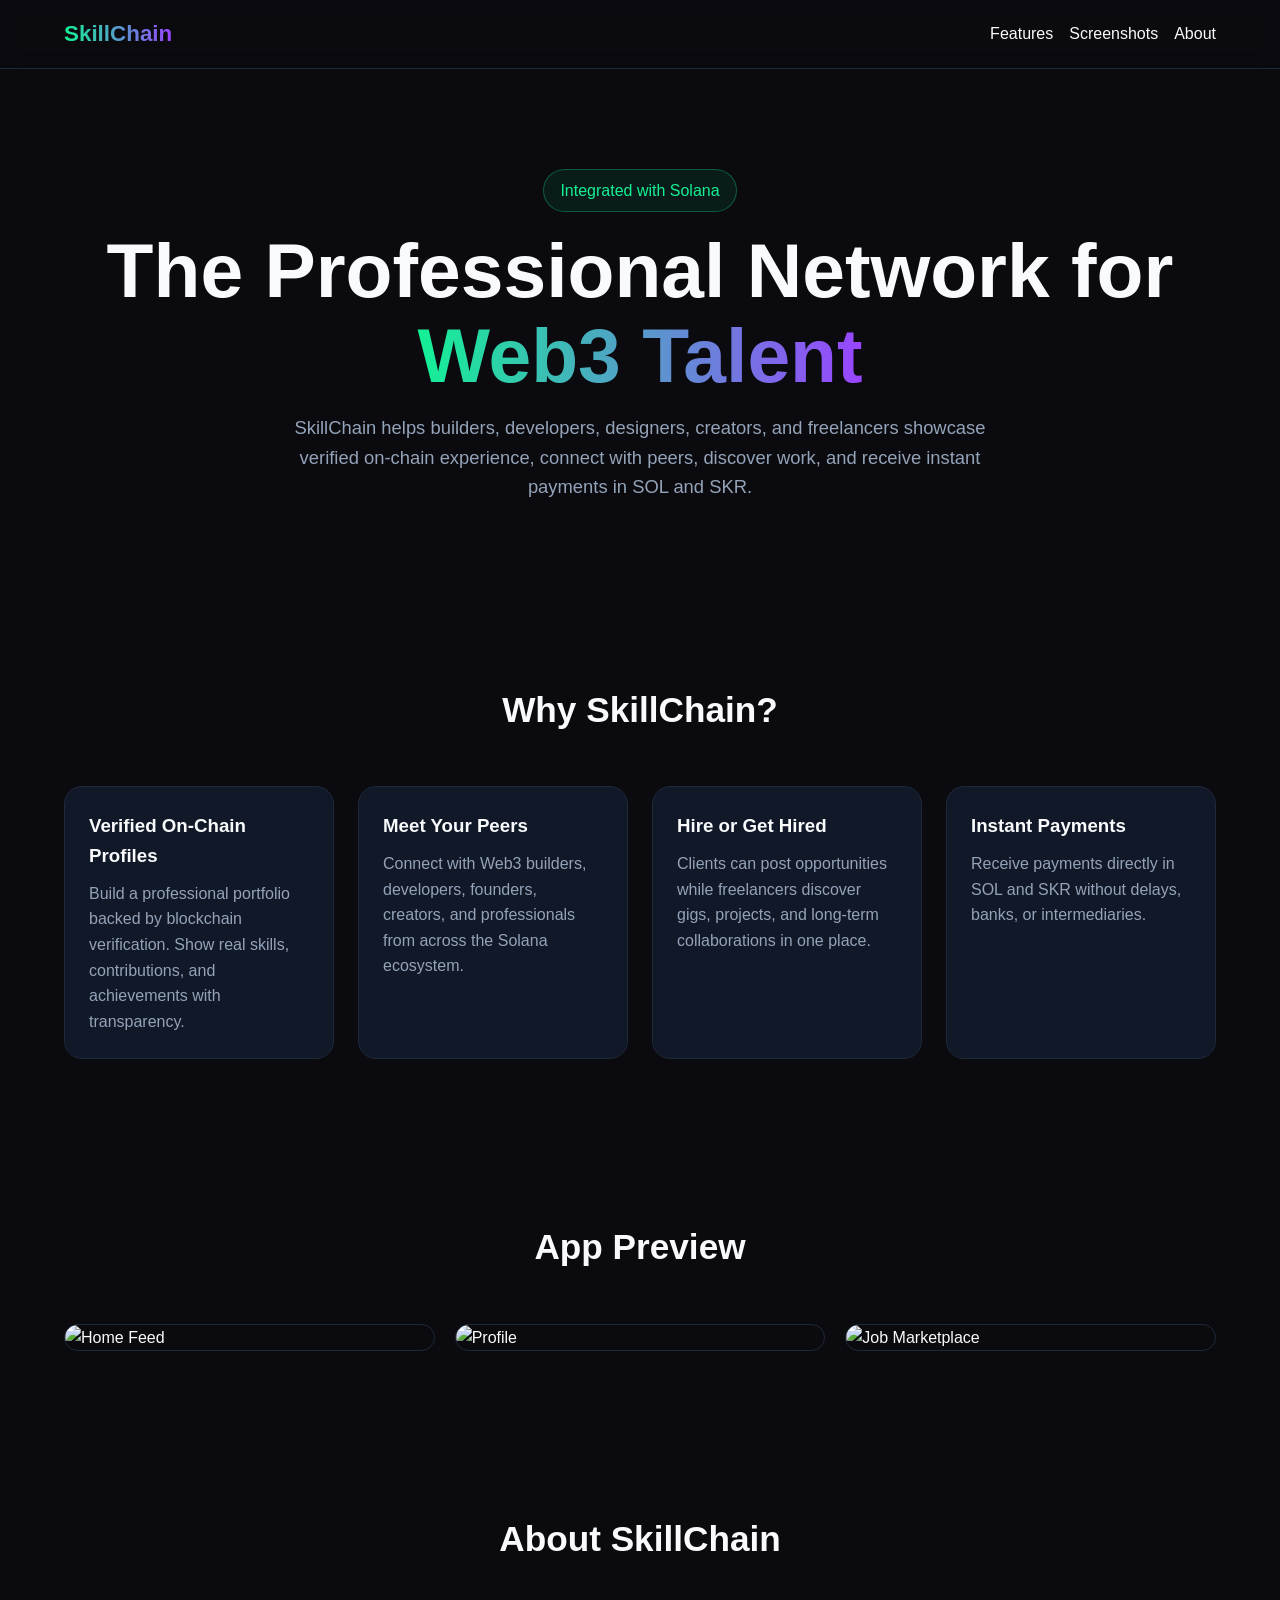
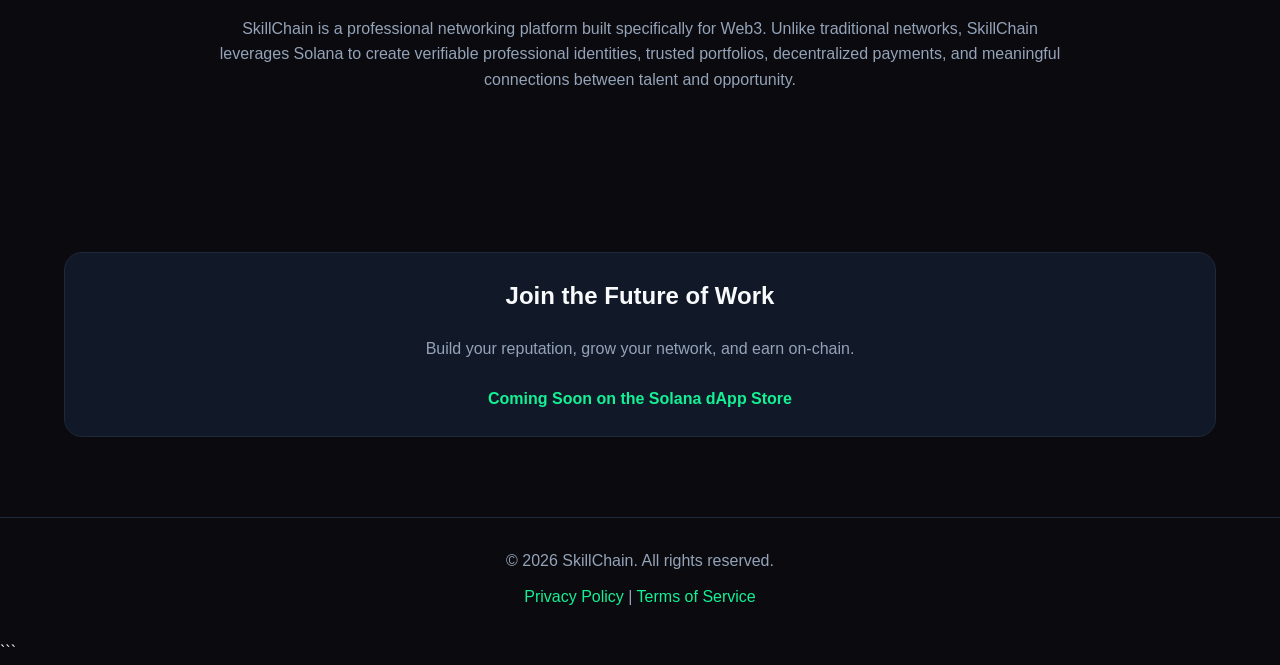
==== index.html @ 7eb29a56 "Update index.html" ====
<!DOCTYPE html>
<html lang="en">
<head>
<meta charset="UTF-8">
<meta name="viewport" content="width=device-width, initial-scale=1.0">
<title>SkillChain | Web3 Professional Networking on Solana</title>

<meta name="description" content="SkillChain is a Web3 professional networking platform integrated with Solana. Connect, hire, showcase verified skills, and get paid instantly in SOL and SKR.">

<style>
:root{
    --bg:#0a0a0f;
    --card:#111827;
    --text:#f8fafc;
    --muted:#94a3b8;
    --green:#14f195;
    --purple:#9945ff;
    --border:#1e293b;
}

*{
    margin:0;
    padding:0;
    box-sizing:border-box;
}

html{
    scroll-behavior:smooth;
}

body{
    font-family: Inter, Arial, sans-serif;
    background: var(--bg);
    color: var(--text);
    line-height:1.6;
}

.container{
    width:min(1200px,90%);
    margin:auto;
}

header{
    position:sticky;
    top:0;
    backdrop-filter: blur(10px);
    background:rgba(10,10,15,.8);
    border-bottom:1px solid var(--border);
    z-index:100;
}

nav{
    display:flex;
    justify-content:space-between;
    align-items:center;
    padding:1rem 0;
}

.logo{
    font-size:1.4rem;
    font-weight:700;
    background:linear-gradient(90deg,var(--green),var(--purple));
    -webkit-background-clip:text;
    -webkit-text-fill-color:transparent;
}

.nav-links{
    display:flex;
    gap:1rem;
}

.nav-links a{
    color:var(--text);
    text-decoration:none;
}

.hero{
    padding:100px 0;
    text-align:center;
}

.badge{
    display:inline-block;
    padding:.5rem 1rem;
    border:1px solid rgba(20,241,149,.3);
    background:rgba(20,241,149,.08);
    color:var(--green);
    border-radius:999px;
    margin-bottom:1rem;
}

.hero h1{
    font-size:clamp(2.5rem,6vw,5rem);
    line-height:1.1;
    margin-bottom:1rem;
}

.gradient{
    background:linear-gradient(90deg,var(--green),var(--purple));
    -webkit-background-clip:text;
    -webkit-text-fill-color:transparent;
}

.hero p{
    max-width:700px;
    margin:auto;
    color:var(--muted);
    font-size:1.15rem;
}

.cta{
    margin-top:2rem;
    display:flex;
    gap:1rem;
    justify-content:center;
    flex-wrap:wrap;
}

.btn{
    padding:14px 24px;
    border-radius:12px;
    text-decoration:none;
    font-weight:600;
    transition:.3s;
}

.primary{
    background:linear-gradient(90deg,var(--green),var(--purple));
    color:#000;
}

.secondary{
    border:1px solid var(--border);
    color:#fff;
}

.btn:hover{
    transform:translateY(-2px);
}

section{
    padding:80px 0;
}

.section-title{
    text-align:center;
    margin-bottom:3rem;
    font-size:2.2rem;
}

.grid{
    display:grid;
    grid-template-columns:repeat(auto-fit,minmax(250px,1fr));
    gap:24px;
}

.card{
    background:var(--card);
    border:1px solid var(--border);
    border-radius:18px;
    padding:24px;
}

.card h3{
    margin-bottom:10px;
}

.card p{
    color:var(--muted);
}

.images{
    display:grid;
    grid-template-columns:repeat(auto-fit,minmax(280px,1fr));
    gap:20px;
}

    .images img{
    width:100%;
    border-radius:18px;
    border:1px solid var(--border);
}

.placeholder{
    height:500px;
    border-radius:18px;
    border:2px dashed rgba(255,255,255,.15);
    background:linear-gradient(135deg,#111827,#1f2937);
    display:flex;
    justify-content:center;
    align-items:center;
    color:#64748b;
    text-align:center;
    padding:20px;
}

.about{
    max-width:850px;
    margin:auto;
    text-align:center;
}

.about p{
    color:var(--muted);
}

footer{
    border-top:1px solid var(--border);
    padding:30px 0;
    text-align:center;
    color:var(--muted);
}

footer a{
    color:var(--green);
    text-decoration:none;
}

@media(max-width:768px){
    .nav-links{
        display:none;
    }
}
</style>
</head>
<body>

<header>
<div class="container">
<nav>
<div class="logo">SkillChain</div>

<div class="nav-links">
<a href="#features">Features</a>
<a href="#screenshots">Screenshots</a>
<a href="#about">About</a>
</div>
</nav>
</div>
</header>

<section class="hero">
<div class="container">

<div class="badge">
Integrated with Solana
</div>

<h1>
The Professional Network for
<span class="gradient">Web3 Talent</span>
</h1>

<p>
SkillChain helps builders, developers, designers, creators, and freelancers
showcase verified on-chain experience, connect with peers, discover work,
and receive instant payments in SOL and SKR.
</p>

</div>
</section>

<section id="features">
<div class="container">

<h2 class="section-title">Why SkillChain?</h2>

<div class="grid">

<div class="card">
<h3>Verified On-Chain Profiles</h3>
<p>
Build a professional portfolio backed by blockchain verification.
Show real skills, contributions, and achievements with transparency.
</p>
</div>

<div class="card">
<h3>Meet Your Peers</h3>
<p>
Connect with Web3 builders, developers, founders, creators,
and professionals from across the Solana ecosystem.
</p>
</div>

<div class="card">
<h3>Hire or Get Hired</h3>
<p>
Clients can post opportunities while freelancers discover gigs,
projects, and long-term collaborations in one place.
</p>
</div>

<div class="card">
<h3>Instant Payments</h3>
<p>
Receive payments directly in SOL and SKR without delays,
banks, or intermediaries.
</p>
</div>

</div>
</div>
</section>

<section id="screenshots">
<div class="container">

<h2 class="section-title">App Preview</h2>

<div class="images">

<img src="images/home-feed.png" alt="Home Feed">

<img src="images/profile.png" alt="Profile">

<img src="images/jobs.png" alt="Job Marketplace">

</div>

</div>
</section>

<section id="about">
<div class="container">

<h2 class="section-title">About SkillChain</h2>

<div class="about">
<p>
SkillChain is a professional networking platform built specifically for Web3.
Unlike traditional networks, SkillChain leverages Solana to create verifiable
professional identities, trusted portfolios, decentralized payments,
and meaningful connections between talent and opportunity.
</p>
</div>

</div>
</section>

<section>
<div class="container">

<div class="card" style="text-align:center;">
<h2>Join the Future of Work</h2>
<p style="margin:20px 0;color:var(--muted);">
Build your reputation, grow your network, and earn on-chain.
</p>

<p style="margin-top:25px;color:var(--green);font-weight:600;">
Coming Soon on the Solana dApp Store
</p>

</div>
</section>

<footer>
<div class="container">
<p>
© 2026 SkillChain. All rights reserved.
</p>

<p style="margin-top:10px;">
<a href="/privacy.html">Privacy Policy</a> |
<a href="/terms.html">Terms of Service</a>
</p>
</div>
</footer>

<script>
console.log("SkillChain Landing Page Loaded");
</script>

</body>
</html>
```
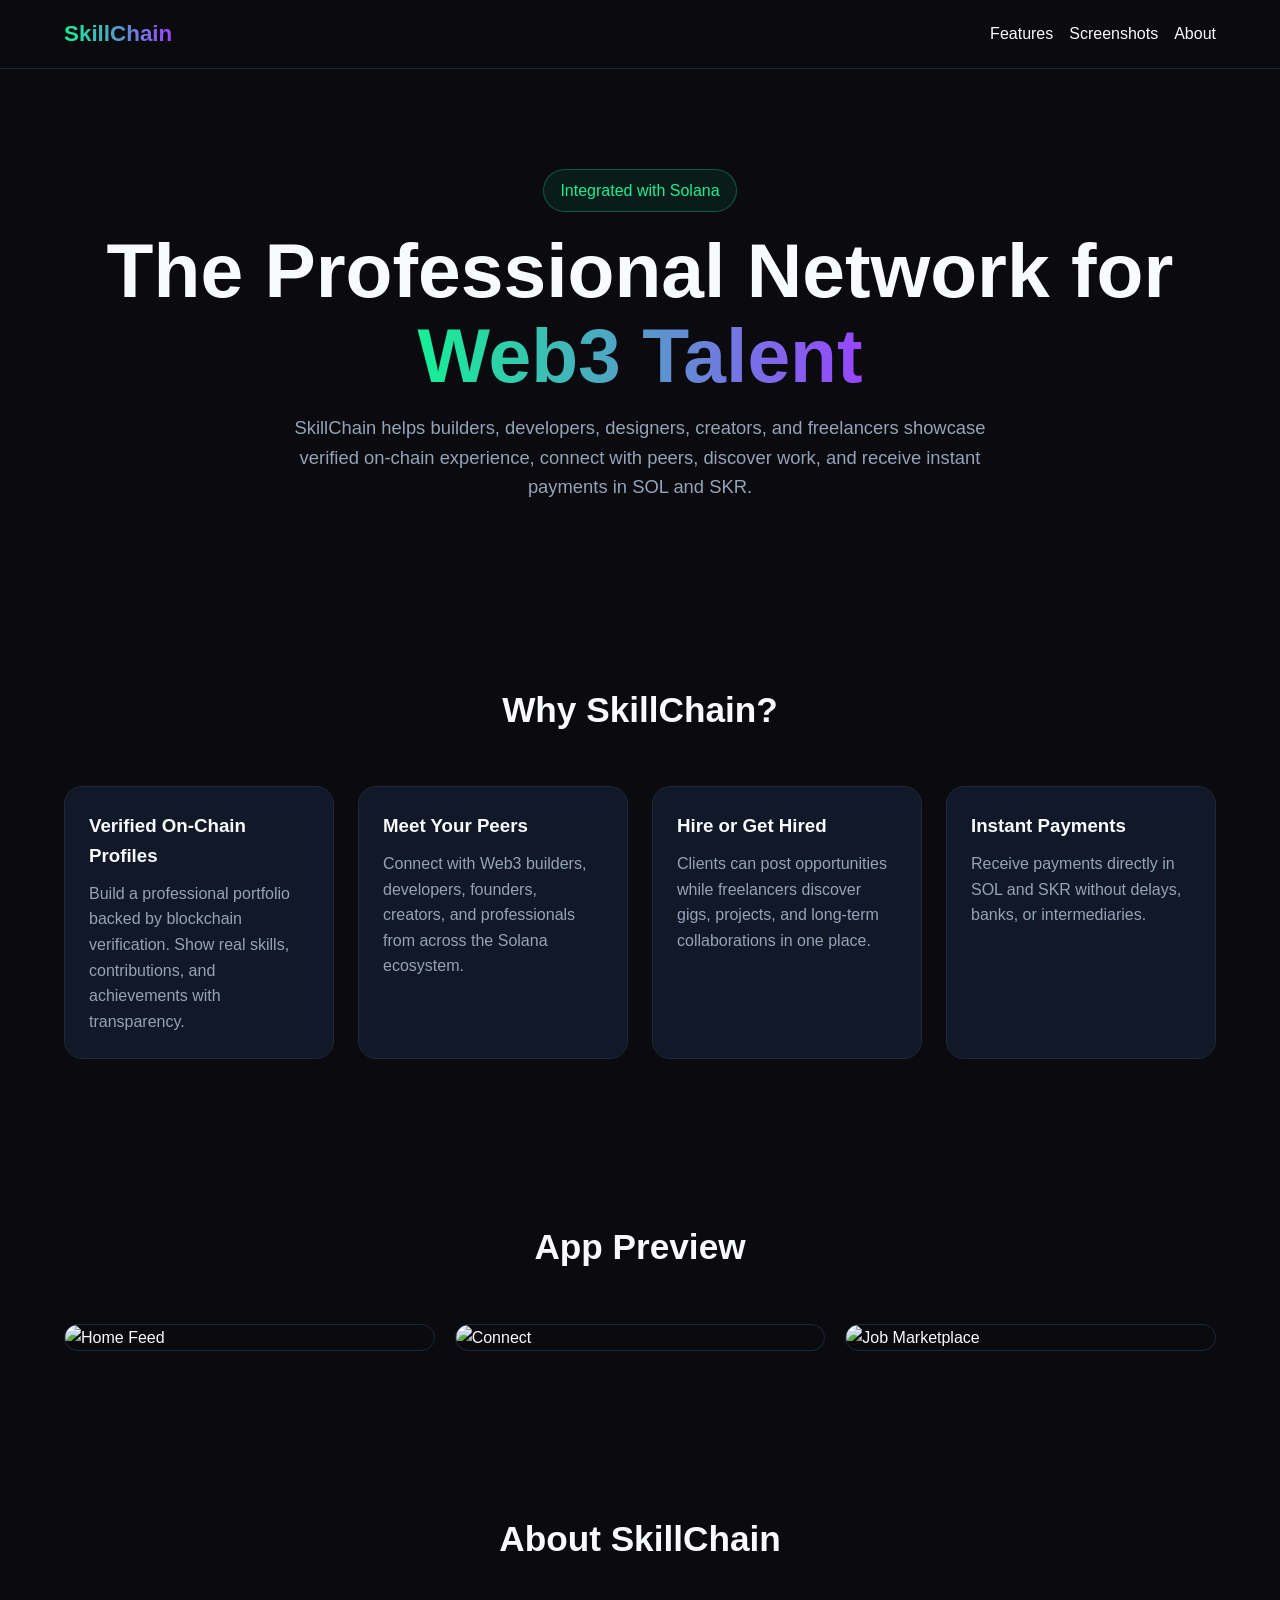
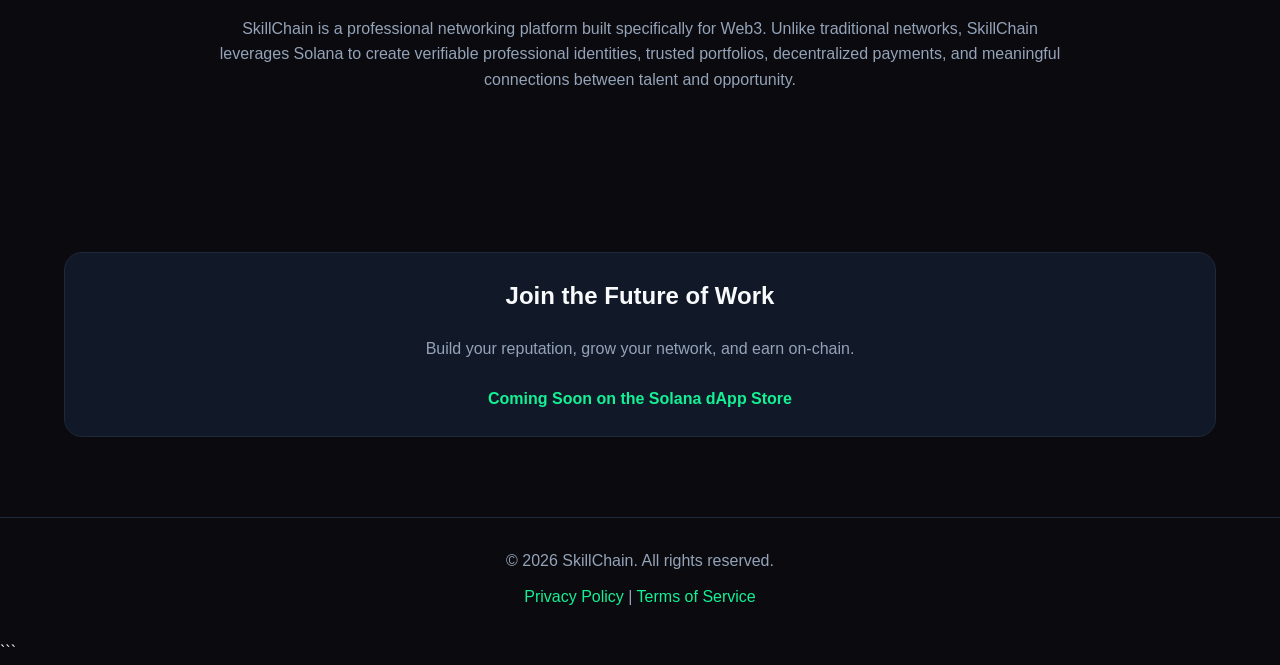
==== commit 2703a8ff: "Update index.html" ====
--- a/index.html
+++ b/index.html
@@ -312,7 +312,7 @@
 
 <img src="images/home-feed.png" alt="Home Feed">
 
-<img src="images/profile.png" alt="Profile">
+<img src="images/profile.png" alt="Connect">
 
 <img src="images/jobs.png" alt="Job Marketplace">
 
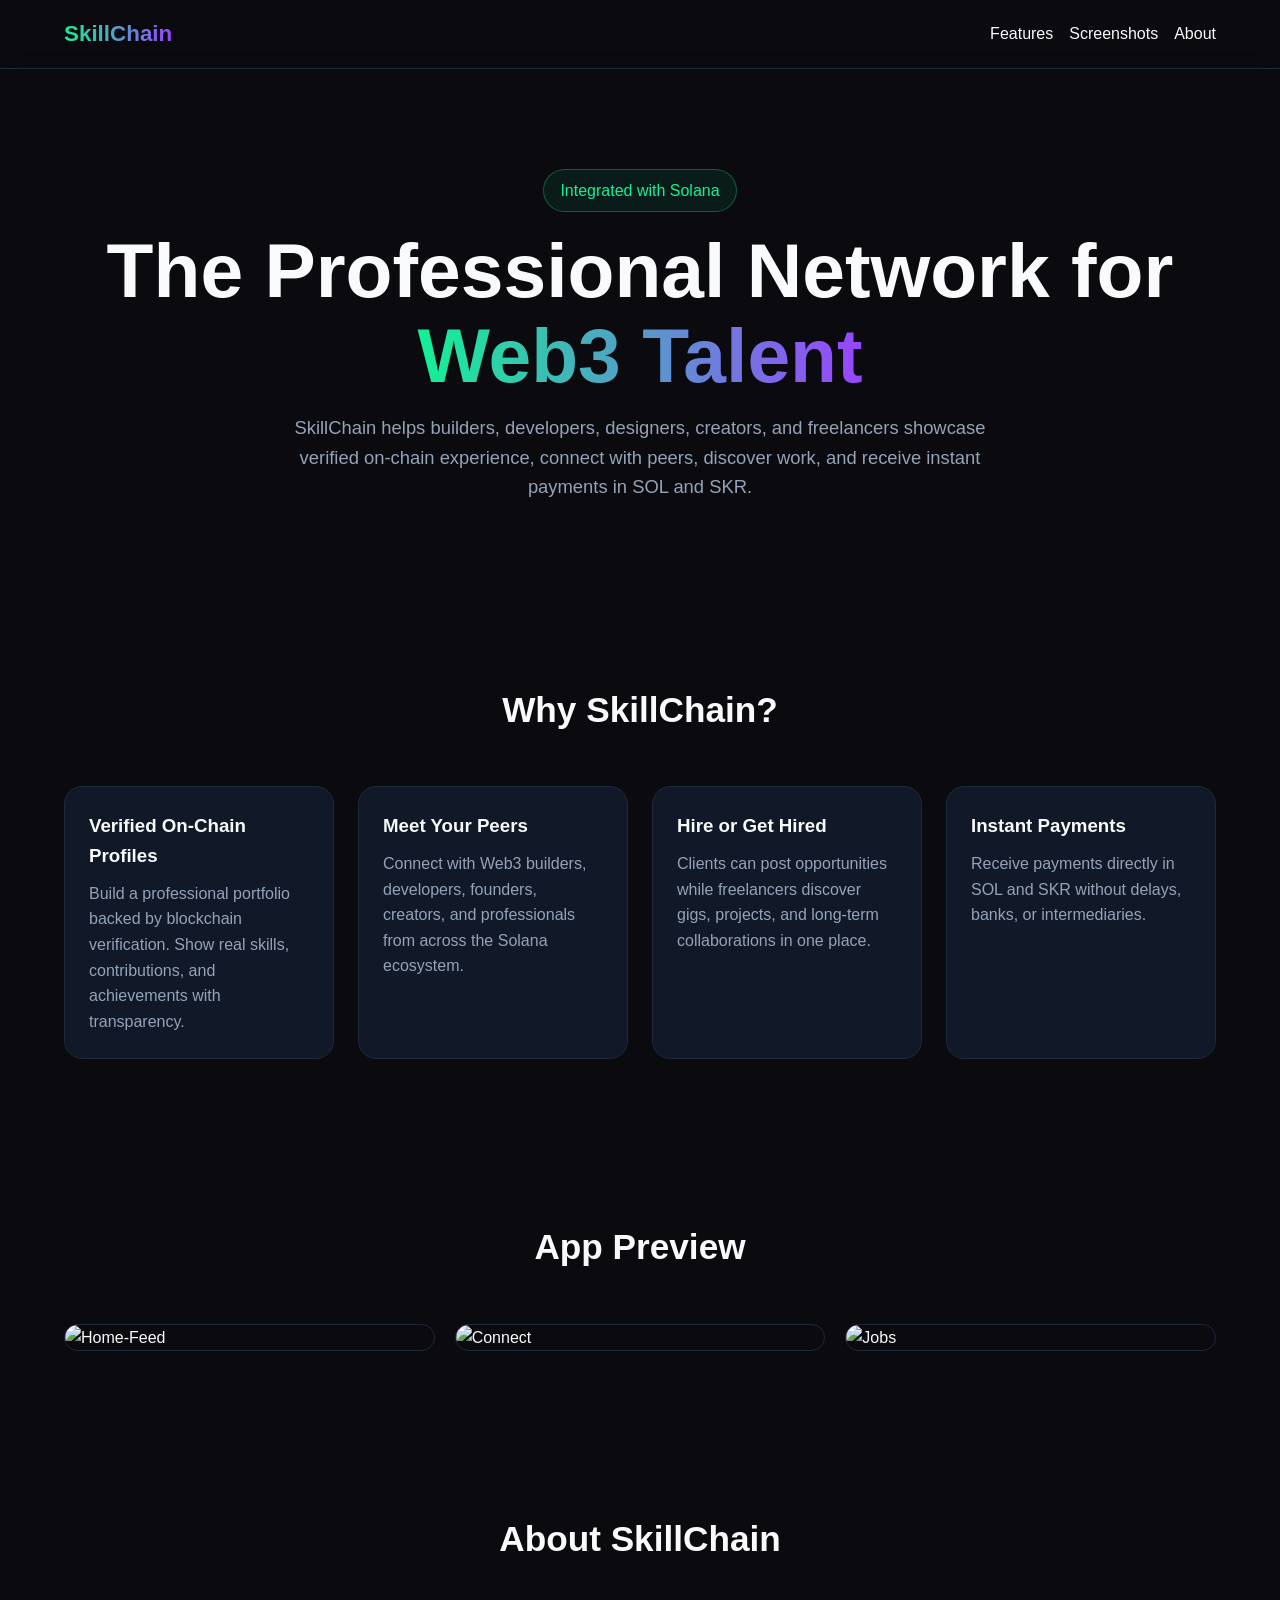
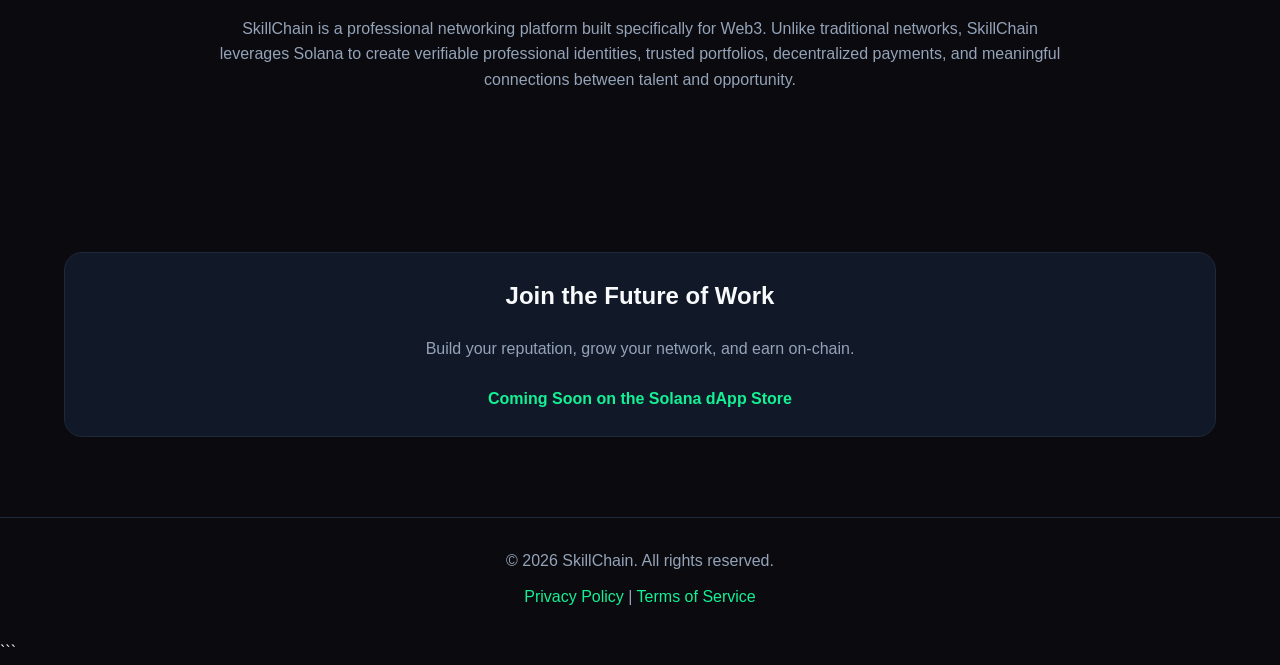
==== commit e33cc656: "Update index.html" ====
--- a/index.html
+++ b/index.html
@@ -310,11 +310,11 @@
 
 <div class="images">
 
-<img src="images/home-feed.png" alt="Home Feed">
-
-<img src="images/profile.png" alt="Connect">
-
-<img src="images/jobs.png" alt="Job Marketplace">
+<img src="images/home-feed.png" alt="Home-Feed">
+
+<img src="images/connect.png" alt="Connect">
+
+<img src="images/jobs.png" alt="Jobs">
 
 </div>
 
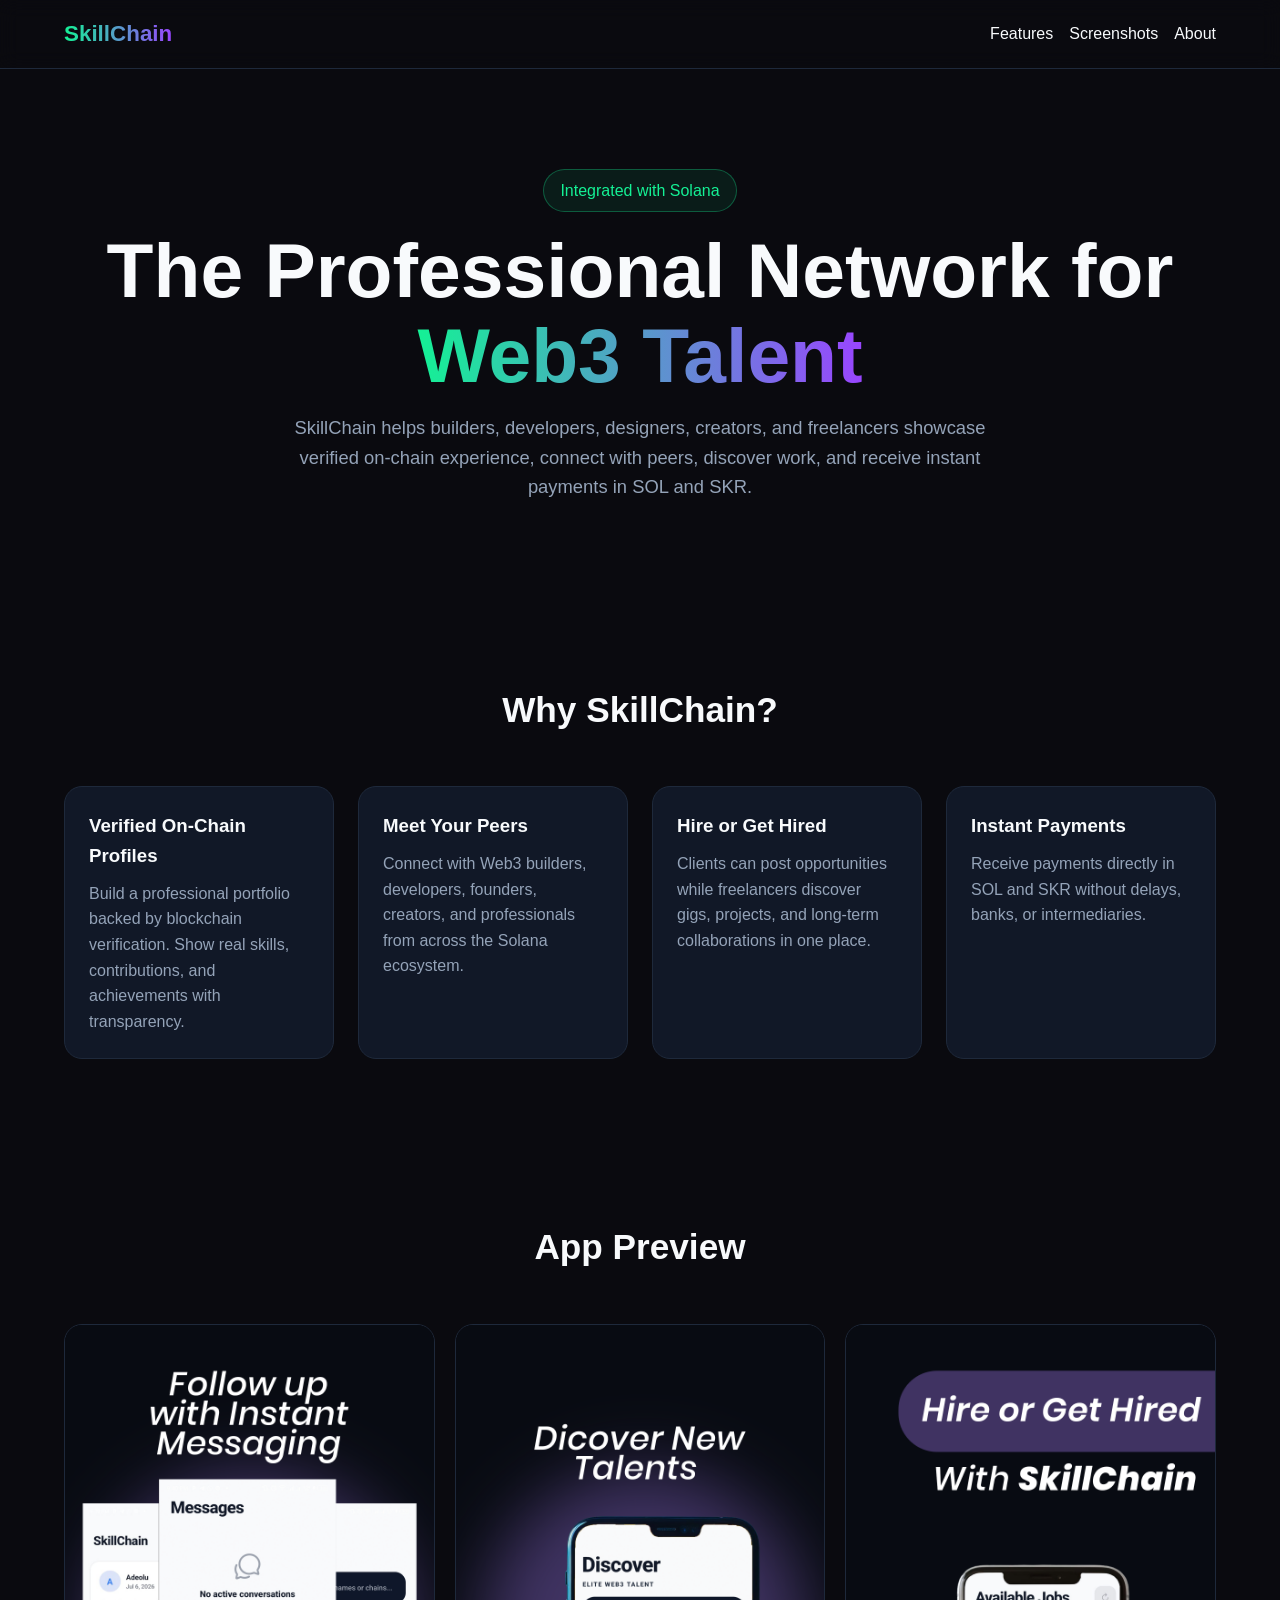
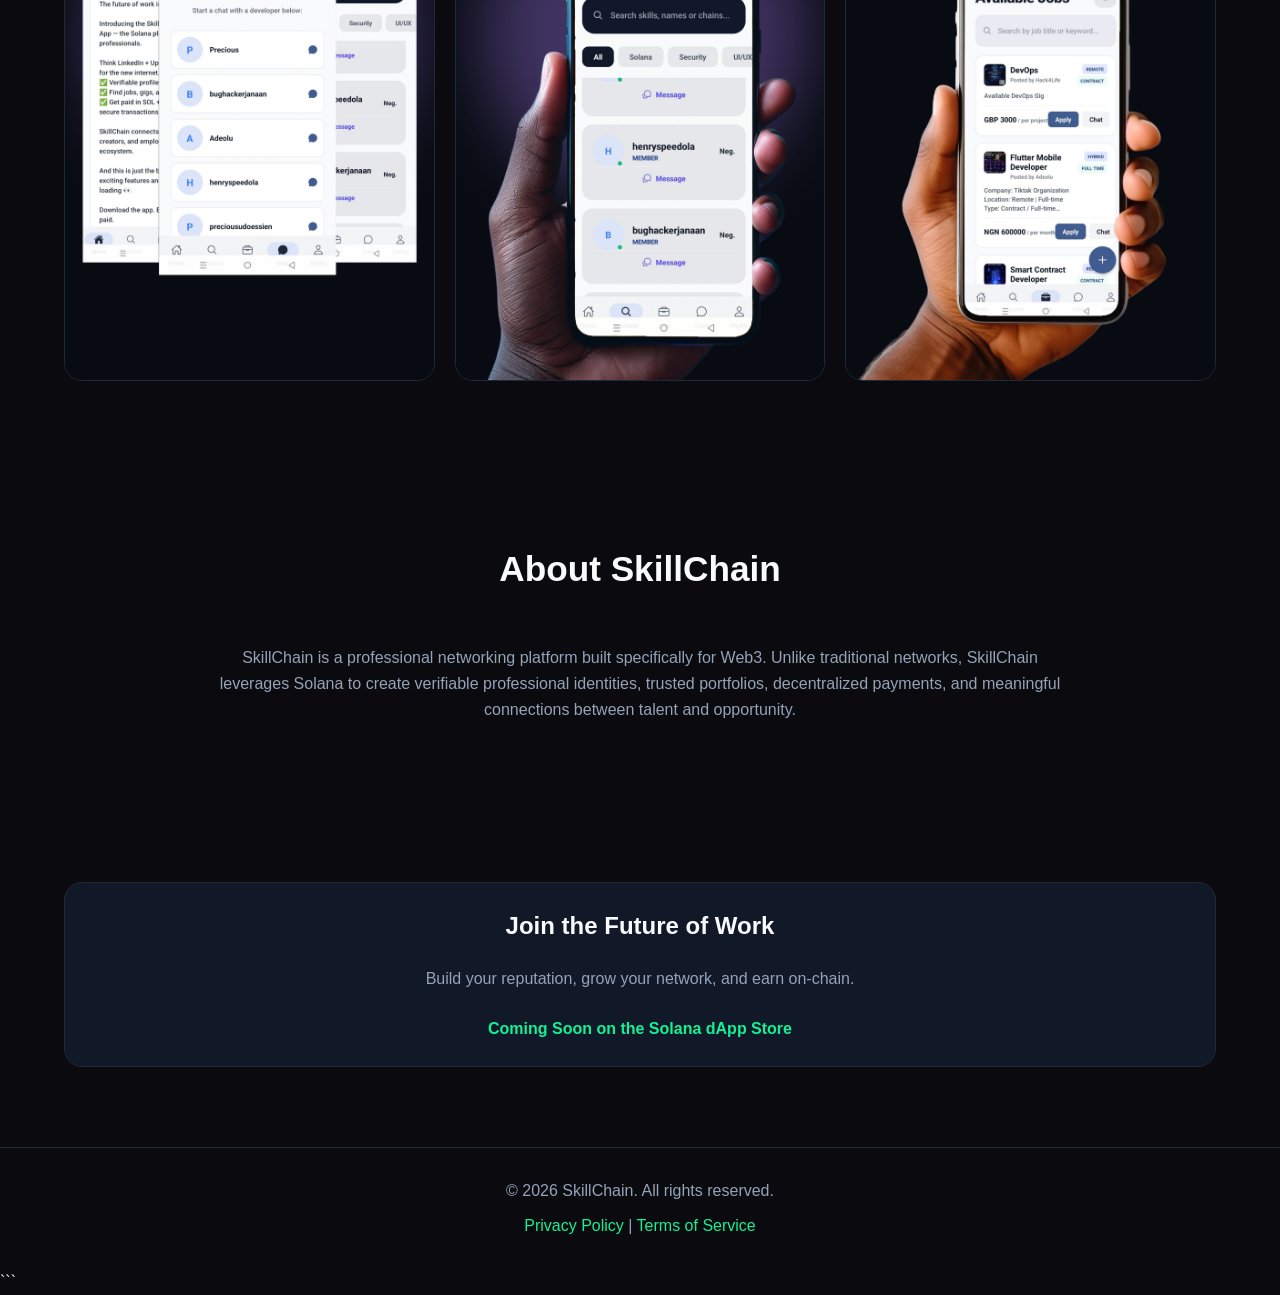
==== commit c8e07b49: "added images" ====
--- a/index.html
+++ b/index.html
@@ -1,376 +1,380 @@
 <!DOCTYPE html>
 <html lang="en">
+
 <head>
-<meta charset="UTF-8">
-<meta name="viewport" content="width=device-width, initial-scale=1.0">
-<title>SkillChain | Web3 Professional Networking on Solana</title>
-
-<meta name="description" content="SkillChain is a Web3 professional networking platform integrated with Solana. Connect, hire, showcase verified skills, and get paid instantly in SOL and SKR.">
-
-<style>
-:root{
-    --bg:#0a0a0f;
-    --card:#111827;
-    --text:#f8fafc;
-    --muted:#94a3b8;
-    --green:#14f195;
-    --purple:#9945ff;
-    --border:#1e293b;
-}
-
-*{
-    margin:0;
-    padding:0;
-    box-sizing:border-box;
-}
-
-html{
-    scroll-behavior:smooth;
-}
-
-body{
-    font-family: Inter, Arial, sans-serif;
-    background: var(--bg);
-    color: var(--text);
-    line-height:1.6;
-}
-
-.container{
-    width:min(1200px,90%);
-    margin:auto;
-}
-
-header{
-    position:sticky;
-    top:0;
-    backdrop-filter: blur(10px);
-    background:rgba(10,10,15,.8);
-    border-bottom:1px solid var(--border);
-    z-index:100;
-}
-
-nav{
-    display:flex;
-    justify-content:space-between;
-    align-items:center;
-    padding:1rem 0;
-}
-
-.logo{
-    font-size:1.4rem;
-    font-weight:700;
-    background:linear-gradient(90deg,var(--green),var(--purple));
-    -webkit-background-clip:text;
-    -webkit-text-fill-color:transparent;
-}
-
-.nav-links{
-    display:flex;
-    gap:1rem;
-}
-
-.nav-links a{
-    color:var(--text);
-    text-decoration:none;
-}
-
-.hero{
-    padding:100px 0;
-    text-align:center;
-}
-
-.badge{
-    display:inline-block;
-    padding:.5rem 1rem;
-    border:1px solid rgba(20,241,149,.3);
-    background:rgba(20,241,149,.08);
-    color:var(--green);
-    border-radius:999px;
-    margin-bottom:1rem;
-}
-
-.hero h1{
-    font-size:clamp(2.5rem,6vw,5rem);
-    line-height:1.1;
-    margin-bottom:1rem;
-}
-
-.gradient{
-    background:linear-gradient(90deg,var(--green),var(--purple));
-    -webkit-background-clip:text;
-    -webkit-text-fill-color:transparent;
-}
-
-.hero p{
-    max-width:700px;
-    margin:auto;
-    color:var(--muted);
-    font-size:1.15rem;
-}
-
-.cta{
-    margin-top:2rem;
-    display:flex;
-    gap:1rem;
-    justify-content:center;
-    flex-wrap:wrap;
-}
-
-.btn{
-    padding:14px 24px;
-    border-radius:12px;
-    text-decoration:none;
-    font-weight:600;
-    transition:.3s;
-}
-
-.primary{
-    background:linear-gradient(90deg,var(--green),var(--purple));
-    color:#000;
-}
-
-.secondary{
-    border:1px solid var(--border);
-    color:#fff;
-}
-
-.btn:hover{
-    transform:translateY(-2px);
-}
-
-section{
-    padding:80px 0;
-}
-
-.section-title{
-    text-align:center;
-    margin-bottom:3rem;
-    font-size:2.2rem;
-}
-
-.grid{
-    display:grid;
-    grid-template-columns:repeat(auto-fit,minmax(250px,1fr));
-    gap:24px;
-}
-
-.card{
-    background:var(--card);
-    border:1px solid var(--border);
-    border-radius:18px;
-    padding:24px;
-}
-
-.card h3{
-    margin-bottom:10px;
-}
-
-.card p{
-    color:var(--muted);
-}
-
-.images{
-    display:grid;
-    grid-template-columns:repeat(auto-fit,minmax(280px,1fr));
-    gap:20px;
-}
-
-    .images img{
-    width:100%;
-    border-radius:18px;
-    border:1px solid var(--border);
-}
-
-.placeholder{
-    height:500px;
-    border-radius:18px;
-    border:2px dashed rgba(255,255,255,.15);
-    background:linear-gradient(135deg,#111827,#1f2937);
-    display:flex;
-    justify-content:center;
-    align-items:center;
-    color:#64748b;
-    text-align:center;
-    padding:20px;
-}
-
-.about{
-    max-width:850px;
-    margin:auto;
-    text-align:center;
-}
-
-.about p{
-    color:var(--muted);
-}
-
-footer{
-    border-top:1px solid var(--border);
-    padding:30px 0;
-    text-align:center;
-    color:var(--muted);
-}
-
-footer a{
-    color:var(--green);
-    text-decoration:none;
-}
-
-@media(max-width:768px){
-    .nav-links{
-        display:none;
-    }
-}
-</style>
+    <meta charset="UTF-8">
+    <meta name="viewport" content="width=device-width, initial-scale=1.0">
+    <title>SkillChain | Web3 Professional Networking on Solana</title>
+
+    <meta name="description"
+        content="SkillChain is a Web3 professional networking platform integrated with Solana. Connect, hire, showcase verified skills, and get paid instantly in SOL and SKR.">
+
+    <style>
+        :root {
+            --bg: #0a0a0f;
+            --card: #111827;
+            --text: #f8fafc;
+            --muted: #94a3b8;
+            --green: #14f195;
+            --purple: #9945ff;
+            --border: #1e293b;
+        }
+
+        * {
+            margin: 0;
+            padding: 0;
+            box-sizing: border-box;
+        }
+
+        html {
+            scroll-behavior: smooth;
+        }
+
+        body {
+            font-family: Inter, Arial, sans-serif;
+            background: var(--bg);
+            color: var(--text);
+            line-height: 1.6;
+        }
+
+        .container {
+            width: min(1200px, 90%);
+            margin: auto;
+        }
+
+        header {
+            position: sticky;
+            top: 0;
+            backdrop-filter: blur(10px);
+            background: rgba(10, 10, 15, .8);
+            border-bottom: 1px solid var(--border);
+            z-index: 100;
+        }
+
+        nav {
+            display: flex;
+            justify-content: space-between;
+            align-items: center;
+            padding: 1rem 0;
+        }
+
+        .logo {
+            font-size: 1.4rem;
+            font-weight: 700;
+            background: linear-gradient(90deg, var(--green), var(--purple));
+            -webkit-background-clip: text;
+            -webkit-text-fill-color: transparent;
+        }
+
+        .nav-links {
+            display: flex;
+            gap: 1rem;
+        }
+
+        .nav-links a {
+            color: var(--text);
+            text-decoration: none;
+        }
+
+        .hero {
+            padding: 100px 0;
+            text-align: center;
+        }
+
+        .badge {
+            display: inline-block;
+            padding: .5rem 1rem;
+            border: 1px solid rgba(20, 241, 149, .3);
+            background: rgba(20, 241, 149, .08);
+            color: var(--green);
+            border-radius: 999px;
+            margin-bottom: 1rem;
+        }
+
+        .hero h1 {
+            font-size: clamp(2.5rem, 6vw, 5rem);
+            line-height: 1.1;
+            margin-bottom: 1rem;
+        }
+
+        .gradient {
+            background: linear-gradient(90deg, var(--green), var(--purple));
+            -webkit-background-clip: text;
+            -webkit-text-fill-color: transparent;
+        }
+
+        .hero p {
+            max-width: 700px;
+            margin: auto;
+            color: var(--muted);
+            font-size: 1.15rem;
+        }
+
+        .cta {
+            margin-top: 2rem;
+            display: flex;
+            gap: 1rem;
+            justify-content: center;
+            flex-wrap: wrap;
+        }
+
+        .btn {
+            padding: 14px 24px;
+            border-radius: 12px;
+            text-decoration: none;
+            font-weight: 600;
+            transition: .3s;
+        }
+
+        .primary {
+            background: linear-gradient(90deg, var(--green), var(--purple));
+            color: #000;
+        }
+
+        .secondary {
+            border: 1px solid var(--border);
+            color: #fff;
+        }
+
+        .btn:hover {
+            transform: translateY(-2px);
+        }
+
+        section {
+            padding: 80px 0;
+        }
+
+        .section-title {
+            text-align: center;
+            margin-bottom: 3rem;
+            font-size: 2.2rem;
+        }
+
+        .grid {
+            display: grid;
+            grid-template-columns: repeat(auto-fit, minmax(250px, 1fr));
+            gap: 24px;
+        }
+
+        .card {
+            background: var(--card);
+            border: 1px solid var(--border);
+            border-radius: 18px;
+            padding: 24px;
+        }
+
+        .card h3 {
+            margin-bottom: 10px;
+        }
+
+        .card p {
+            color: var(--muted);
+        }
+
+        .images {
+            display: grid;
+            grid-template-columns: repeat(auto-fit, minmax(280px, 1fr));
+            gap: 20px;
+        }
+
+        .images img {
+            width: 100%;
+            border-radius: 18px;
+            border: 1px solid var(--border);
+        }
+
+        .placeholder {
+            height: 500px;
+            border-radius: 18px;
+            border: 2px dashed rgba(255, 255, 255, .15);
+            background: linear-gradient(135deg, #111827, #1f2937);
+            display: flex;
+            justify-content: center;
+            align-items: center;
+            color: #64748b;
+            text-align: center;
+            padding: 20px;
+        }
+
+        .about {
+            max-width: 850px;
+            margin: auto;
+            text-align: center;
+        }
+
+        .about p {
+            color: var(--muted);
+        }
+
+        footer {
+            border-top: 1px solid var(--border);
+            padding: 30px 0;
+            text-align: center;
+            color: var(--muted);
+        }
+
+        footer a {
+            color: var(--green);
+            text-decoration: none;
+        }
+
+        @media(max-width:768px) {
+            .nav-links {
+                display: none;
+            }
+        }
+    </style>
 </head>
+
 <body>
 
-<header>
-<div class="container">
-<nav>
-<div class="logo">SkillChain</div>
-
-<div class="nav-links">
-<a href="#features">Features</a>
-<a href="#screenshots">Screenshots</a>
-<a href="#about">About</a>
-</div>
-</nav>
-</div>
-</header>
-
-<section class="hero">
-<div class="container">
-
-<div class="badge">
-Integrated with Solana
-</div>
-
-<h1>
-The Professional Network for
-<span class="gradient">Web3 Talent</span>
-</h1>
-
-<p>
-SkillChain helps builders, developers, designers, creators, and freelancers
-showcase verified on-chain experience, connect with peers, discover work,
-and receive instant payments in SOL and SKR.
-</p>
-
-</div>
-</section>
-
-<section id="features">
-<div class="container">
-
-<h2 class="section-title">Why SkillChain?</h2>
-
-<div class="grid">
-
-<div class="card">
-<h3>Verified On-Chain Profiles</h3>
-<p>
-Build a professional portfolio backed by blockchain verification.
-Show real skills, contributions, and achievements with transparency.
-</p>
-</div>
-
-<div class="card">
-<h3>Meet Your Peers</h3>
-<p>
-Connect with Web3 builders, developers, founders, creators,
-and professionals from across the Solana ecosystem.
-</p>
-</div>
-
-<div class="card">
-<h3>Hire or Get Hired</h3>
-<p>
-Clients can post opportunities while freelancers discover gigs,
-projects, and long-term collaborations in one place.
-</p>
-</div>
-
-<div class="card">
-<h3>Instant Payments</h3>
-<p>
-Receive payments directly in SOL and SKR without delays,
-banks, or intermediaries.
-</p>
-</div>
-
-</div>
-</div>
-</section>
-
-<section id="screenshots">
-<div class="container">
-
-<h2 class="section-title">App Preview</h2>
-
-<div class="images">
-
-<img src="images/home-feed.png" alt="Home-Feed">
-
-<img src="images/connect.png" alt="Connect">
-
-<img src="images/jobs.png" alt="Jobs">
-
-</div>
-
-</div>
-</section>
-
-<section id="about">
-<div class="container">
-
-<h2 class="section-title">About SkillChain</h2>
-
-<div class="about">
-<p>
-SkillChain is a professional networking platform built specifically for Web3.
-Unlike traditional networks, SkillChain leverages Solana to create verifiable
-professional identities, trusted portfolios, decentralized payments,
-and meaningful connections between talent and opportunity.
-</p>
-</div>
-
-</div>
-</section>
-
-<section>
-<div class="container">
-
-<div class="card" style="text-align:center;">
-<h2>Join the Future of Work</h2>
-<p style="margin:20px 0;color:var(--muted);">
-Build your reputation, grow your network, and earn on-chain.
-</p>
-
-<p style="margin-top:25px;color:var(--green);font-weight:600;">
-Coming Soon on the Solana dApp Store
-</p>
-
-</div>
-</section>
-
-<footer>
-<div class="container">
-<p>
-© 2026 SkillChain. All rights reserved.
-</p>
-
-<p style="margin-top:10px;">
-<a href="/privacy.html">Privacy Policy</a> |
-<a href="/terms.html">Terms of Service</a>
-</p>
-</div>
-</footer>
-
-<script>
-console.log("SkillChain Landing Page Loaded");
-</script>
+    <header>
+        <div class="container">
+            <nav>
+                <div class="logo">SkillChain</div>
+
+                <div class="nav-links">
+                    <a href="#features">Features</a>
+                    <a href="#screenshots">Screenshots</a>
+                    <a href="#about">About</a>
+                </div>
+            </nav>
+        </div>
+    </header>
+
+    <section class="hero">
+        <div class="container">
+
+            <div class="badge">
+                Integrated with Solana
+            </div>
+
+            <h1>
+                The Professional Network for
+                <span class="gradient">Web3 Talent</span>
+            </h1>
+
+            <p>
+                SkillChain helps builders, developers, designers, creators, and freelancers
+                showcase verified on-chain experience, connect with peers, discover work,
+                and receive instant payments in SOL and SKR.
+            </p>
+
+        </div>
+    </section>
+
+    <section id="features">
+        <div class="container">
+
+            <h2 class="section-title">Why SkillChain?</h2>
+
+            <div class="grid">
+
+                <div class="card">
+                    <h3>Verified On-Chain Profiles</h3>
+                    <p>
+                        Build a professional portfolio backed by blockchain verification.
+                        Show real skills, contributions, and achievements with transparency.
+                    </p>
+                </div>
+
+                <div class="card">
+                    <h3>Meet Your Peers</h3>
+                    <p>
+                        Connect with Web3 builders, developers, founders, creators,
+                        and professionals from across the Solana ecosystem.
+                    </p>
+                </div>
+
+                <div class="card">
+                    <h3>Hire or Get Hired</h3>
+                    <p>
+                        Clients can post opportunities while freelancers discover gigs,
+                        projects, and long-term collaborations in one place.
+                    </p>
+                </div>
+
+                <div class="card">
+                    <h3>Instant Payments</h3>
+                    <p>
+                        Receive payments directly in SOL and SKR without delays,
+                        banks, or intermediaries.
+                    </p>
+                </div>
+
+            </div>
+        </div>
+    </section>
+
+    <section id="screenshots">
+        <div class="container">
+
+            <h2 class="section-title">App Preview</h2>
+
+            <div class="images">
+
+                <img src="images/Home-feed.png" alt="Home-Feed">
+
+                <img src="images/Connect.png" alt="Connect">
+
+                <img src="images/Jobs.png" alt="Jobs">
+
+            </div>
+
+        </div>
+    </section>
+
+    <section id="about">
+        <div class="container">
+
+            <h2 class="section-title">About SkillChain</h2>
+
+            <div class="about">
+                <p>
+                    SkillChain is a professional networking platform built specifically for Web3.
+                    Unlike traditional networks, SkillChain leverages Solana to create verifiable
+                    professional identities, trusted portfolios, decentralized payments,
+                    and meaningful connections between talent and opportunity.
+                </p>
+            </div>
+
+        </div>
+    </section>
+
+    <section>
+        <div class="container">
+
+            <div class="card" style="text-align:center;">
+                <h2>Join the Future of Work</h2>
+                <p style="margin:20px 0;color:var(--muted);">
+                    Build your reputation, grow your network, and earn on-chain.
+                </p>
+
+                <p style="margin-top:25px;color:var(--green);font-weight:600;">
+                    Coming Soon on the Solana dApp Store
+                </p>
+
+            </div>
+    </section>
+
+    <footer>
+        <div class="container">
+            <p>
+                © 2026 SkillChain. All rights reserved.
+            </p>
+
+            <p style="margin-top:10px;">
+                <a href="/privacy.html">Privacy Policy</a> |
+                <a href="/terms.html">Terms of Service</a>
+            </p>
+        </div>
+    </footer>
+
+    <script>
+        console.log("SkillChain Landing Page Loaded");
+    </script>
 
 </body>
+
 </html>
-```
+```
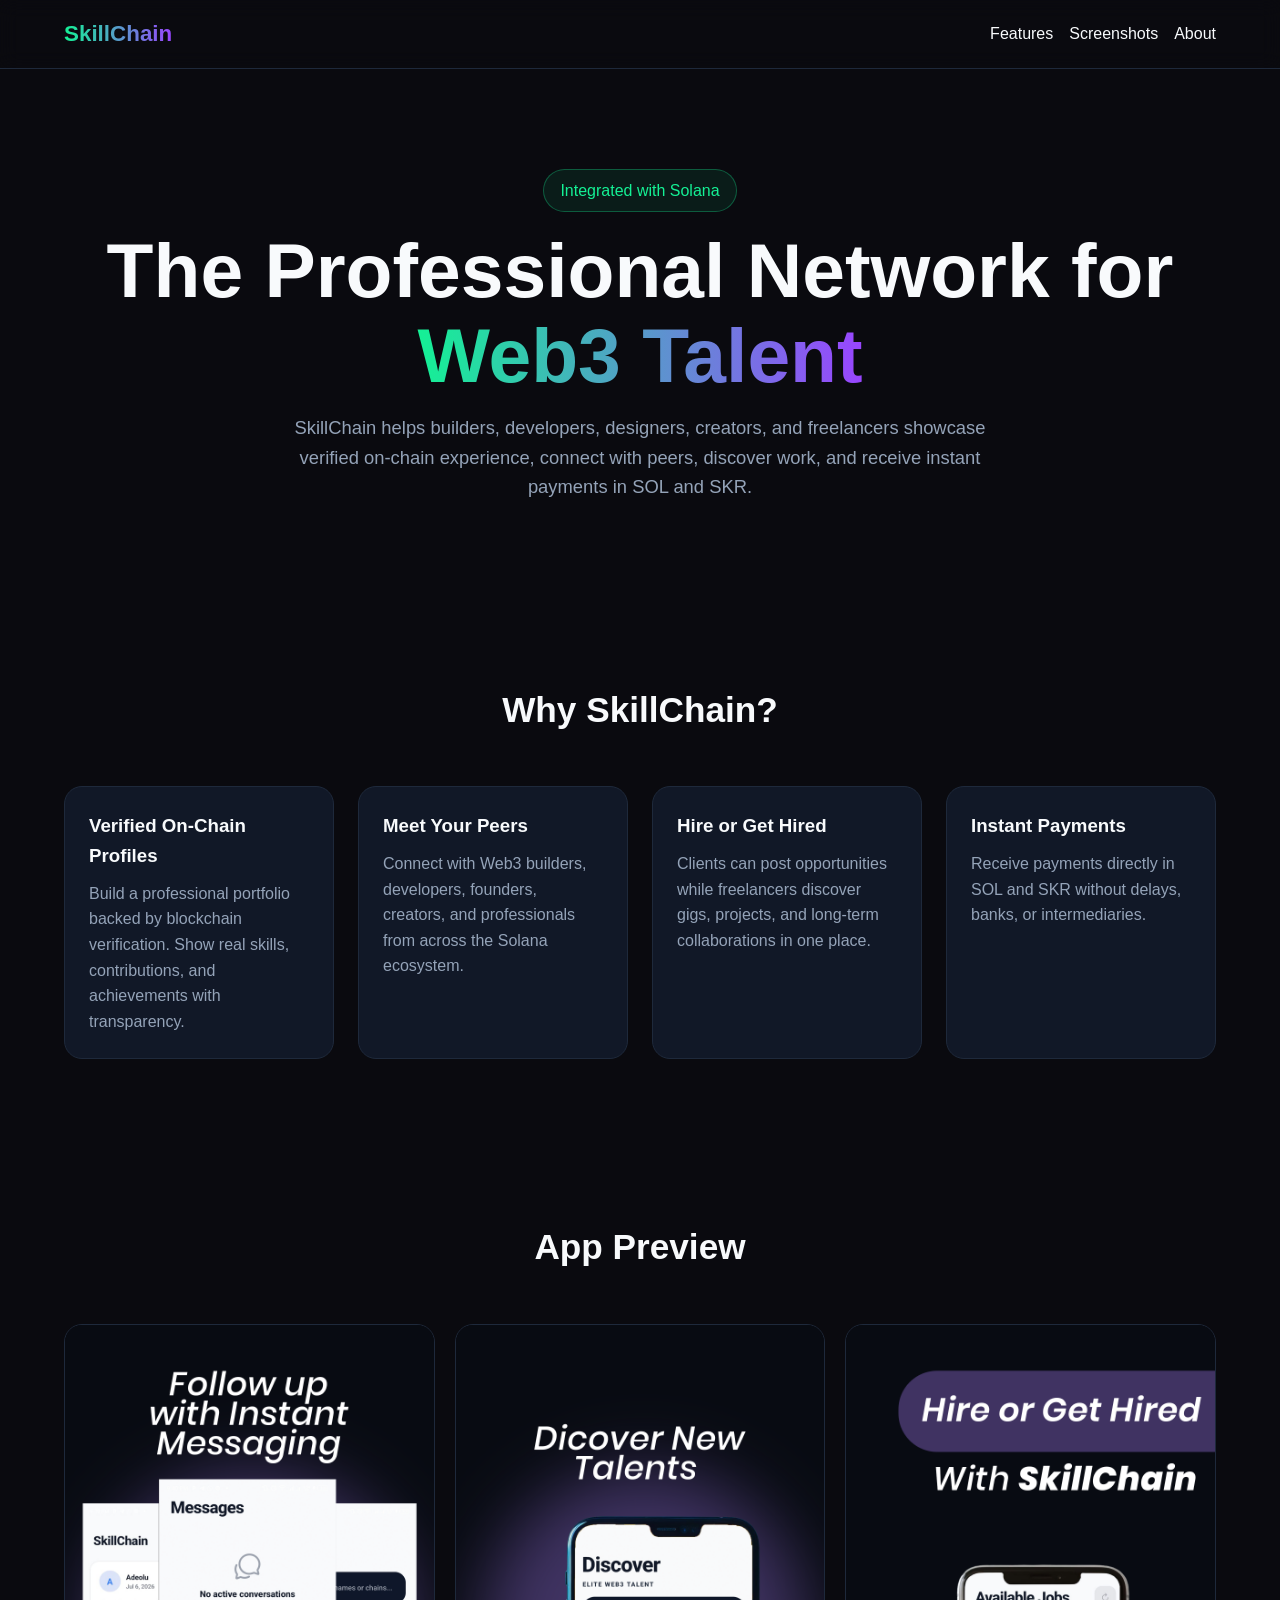
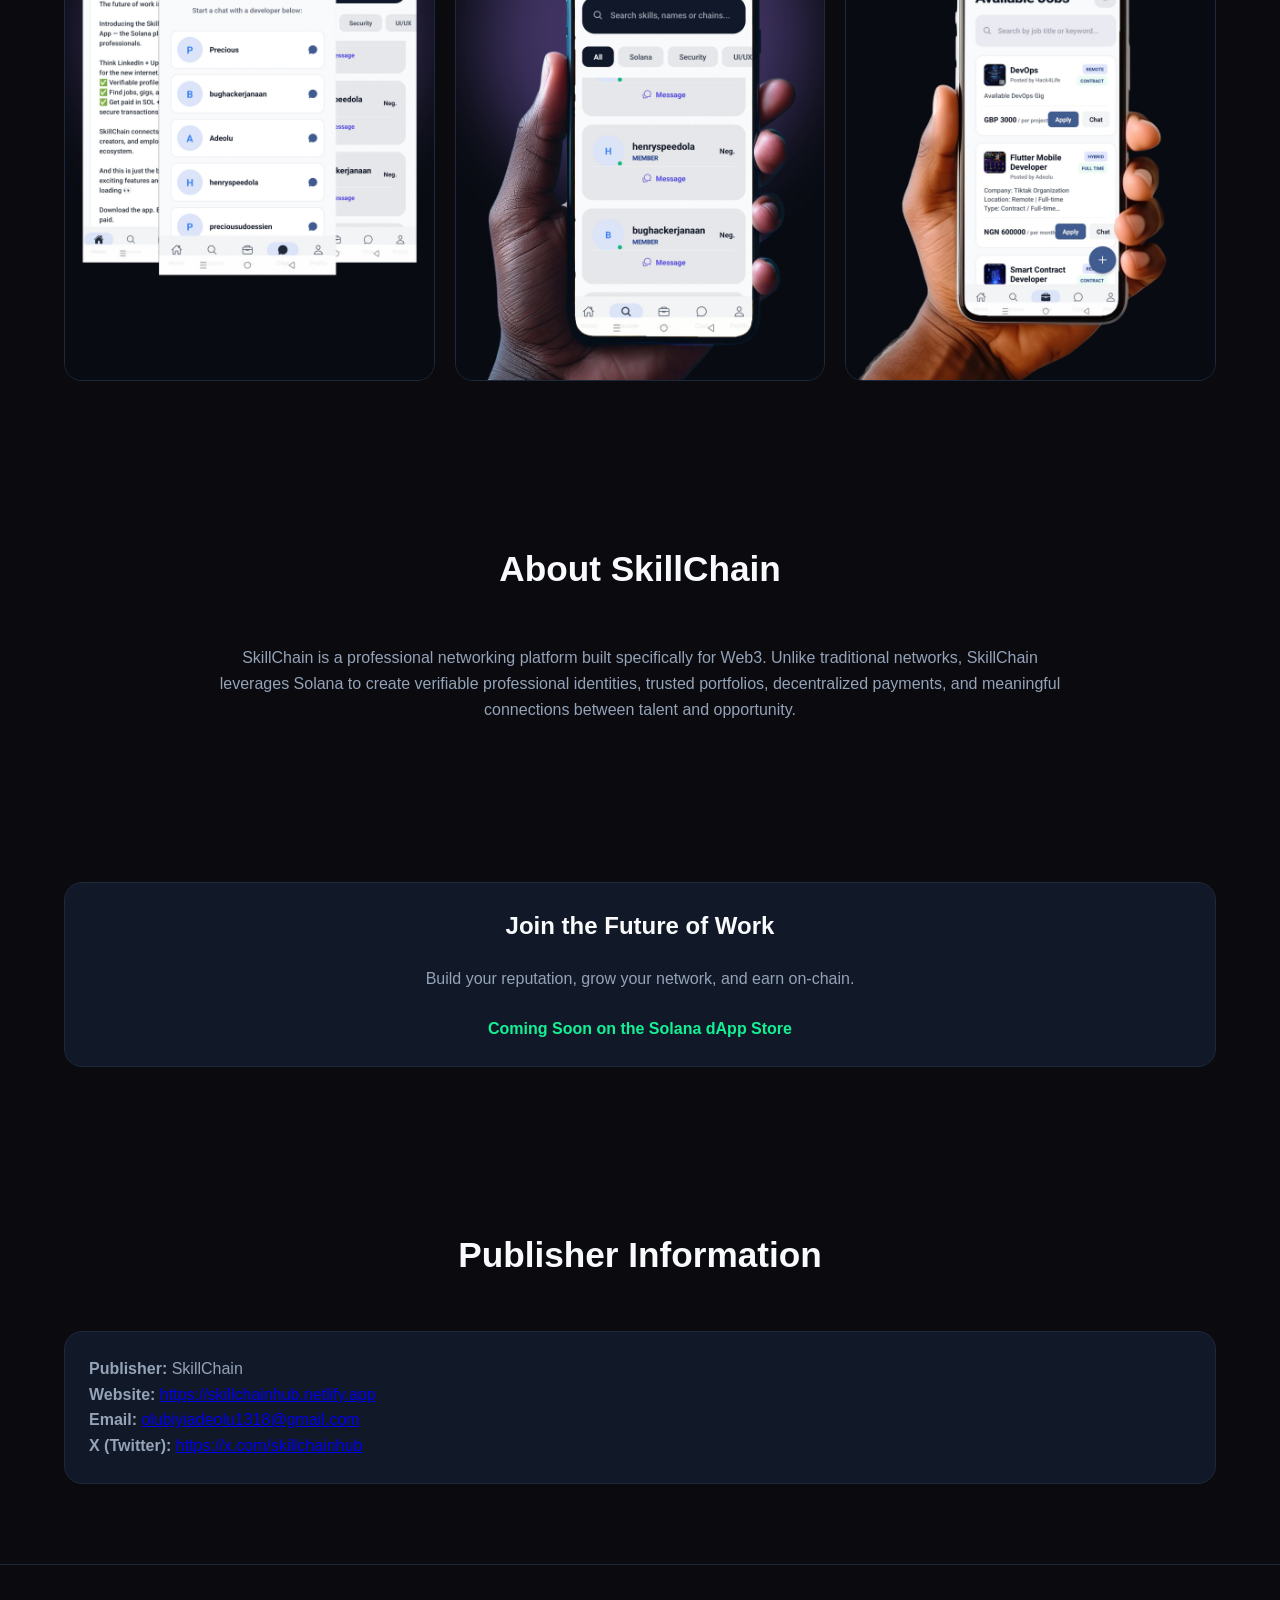
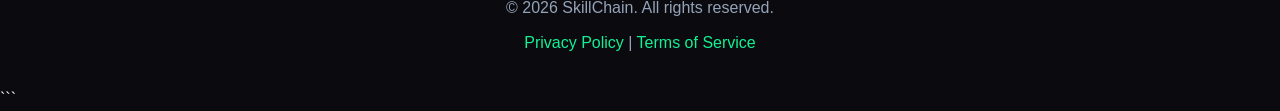
==== commit 43b3e004: "Update index.html" ====
--- a/index.html
+++ b/index.html
@@ -357,6 +357,38 @@
             </div>
     </section>
 
+    <section id="contact">
+<div class="container">
+
+<h2 class="section-title">Publisher Information</h2>
+
+<div class="card">
+
+<p><strong>Publisher:</strong> SkillChain</p>
+
+<p><strong>Website:</strong>
+<a href="https://skillchainhub.netlify.app">
+https://skillchainhub.netlify.app
+</a>
+</p>
+
+<p><strong>Email:</strong>
+<a href="mailto:olubiyiadeolu1318@gmail.com">
+olubiyiadeolu1318@gmail.com
+</a>
+</p>
+
+<p><strong>X (Twitter):</strong>
+<a href="https://x.com/skillchainhub">
+https://x.com/skillchainhub
+</a>
+</p>
+
+</div>
+
+</div>
+</section>
+
     <footer>
         <div class="container">
             <p>
@@ -377,4 +409,4 @@
 </body>
 
 </html>
-```+```
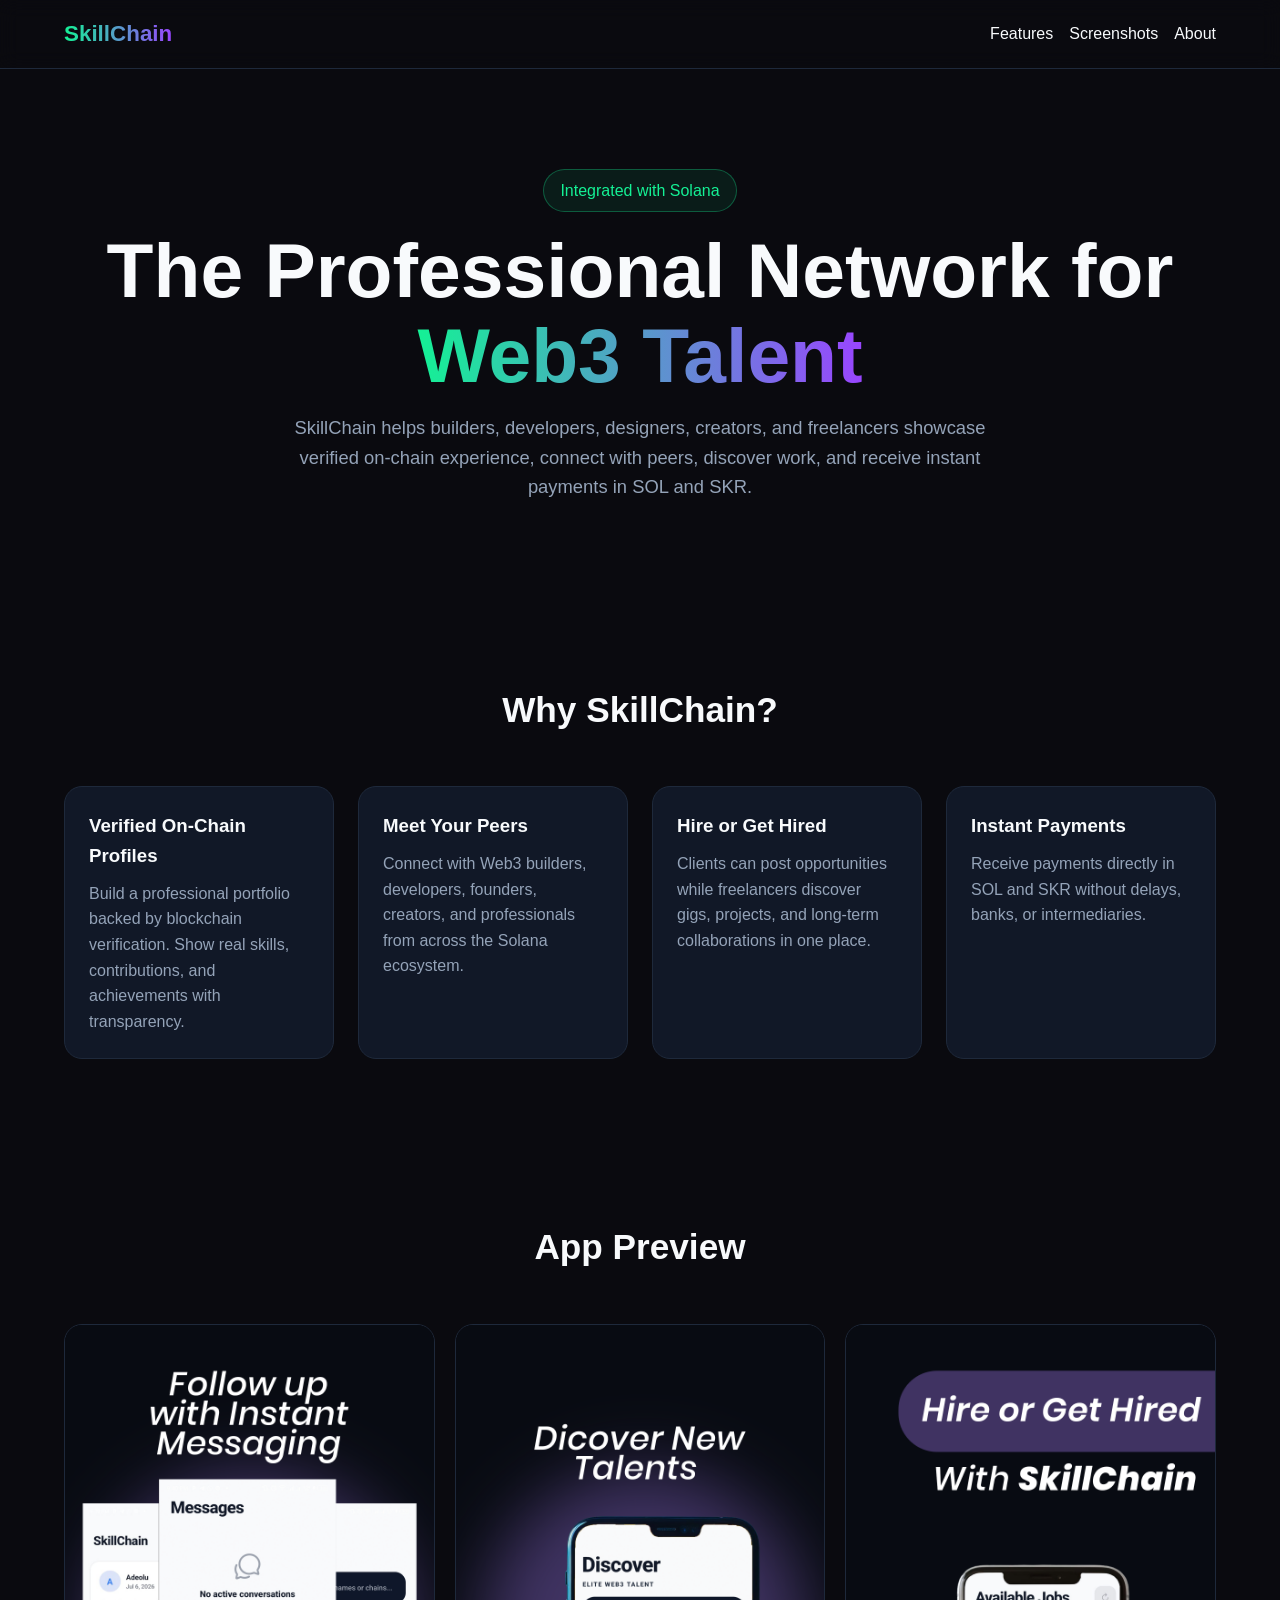
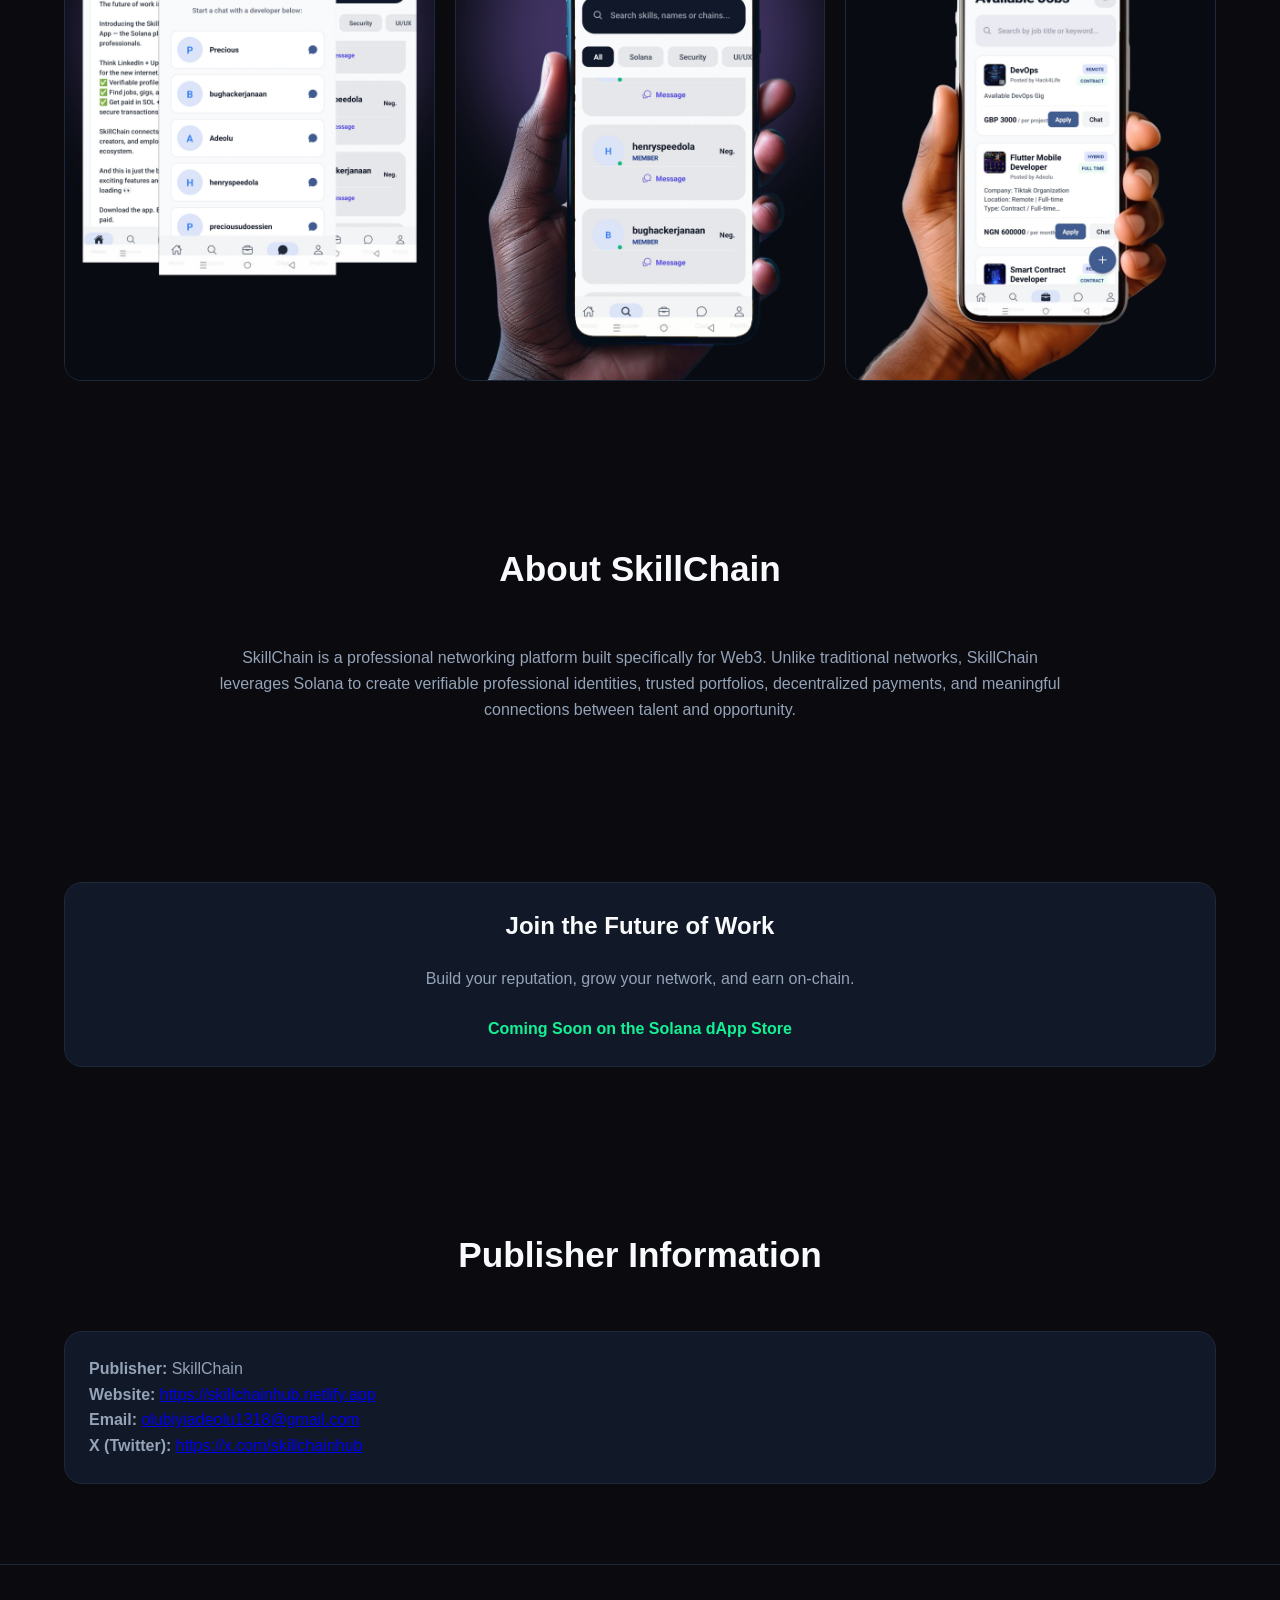
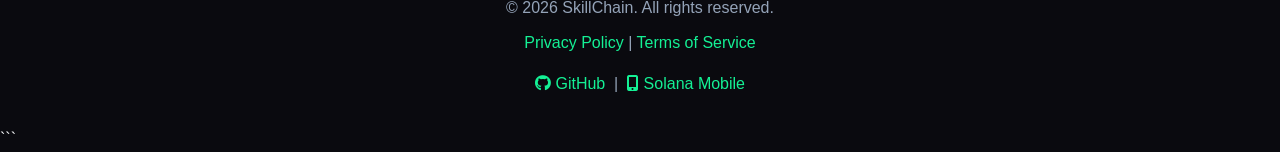
==== commit 7e3f7421: "Update index.html" ====
--- a/index.html
+++ b/index.html
@@ -8,6 +8,8 @@
 
     <meta name="description"
         content="SkillChain is a Web3 professional networking platform integrated with Solana. Connect, hire, showcase verified skills, and get paid instantly in SOL and SKR.">
+    
+    <link rel="stylesheet" href="https://cdnjs.cloudflare.com/ajax/libs/font-awesome/6.5.2/css/all.min.css">
 
     <style>
         :root {
@@ -399,6 +401,17 @@
                 <a href="/privacy.html">Privacy Policy</a> |
                 <a href="/terms.html">Terms of Service</a>
             </p>
+
+            <p style="margin-top:15px;">
+    <a href="https://github.com/Adeolu7/skillchain-site" target="_blank">
+        <i class="fab fa-github"></i> GitHub
+    </a>
+    &nbsp;|&nbsp;
+    <a href="https://solanamobile.com/" target="_blank">
+        <i class="fas fa-mobile-alt"></i> Solana Mobile
+    </a>
+</p>
+            
         </div>
     </footer>
 
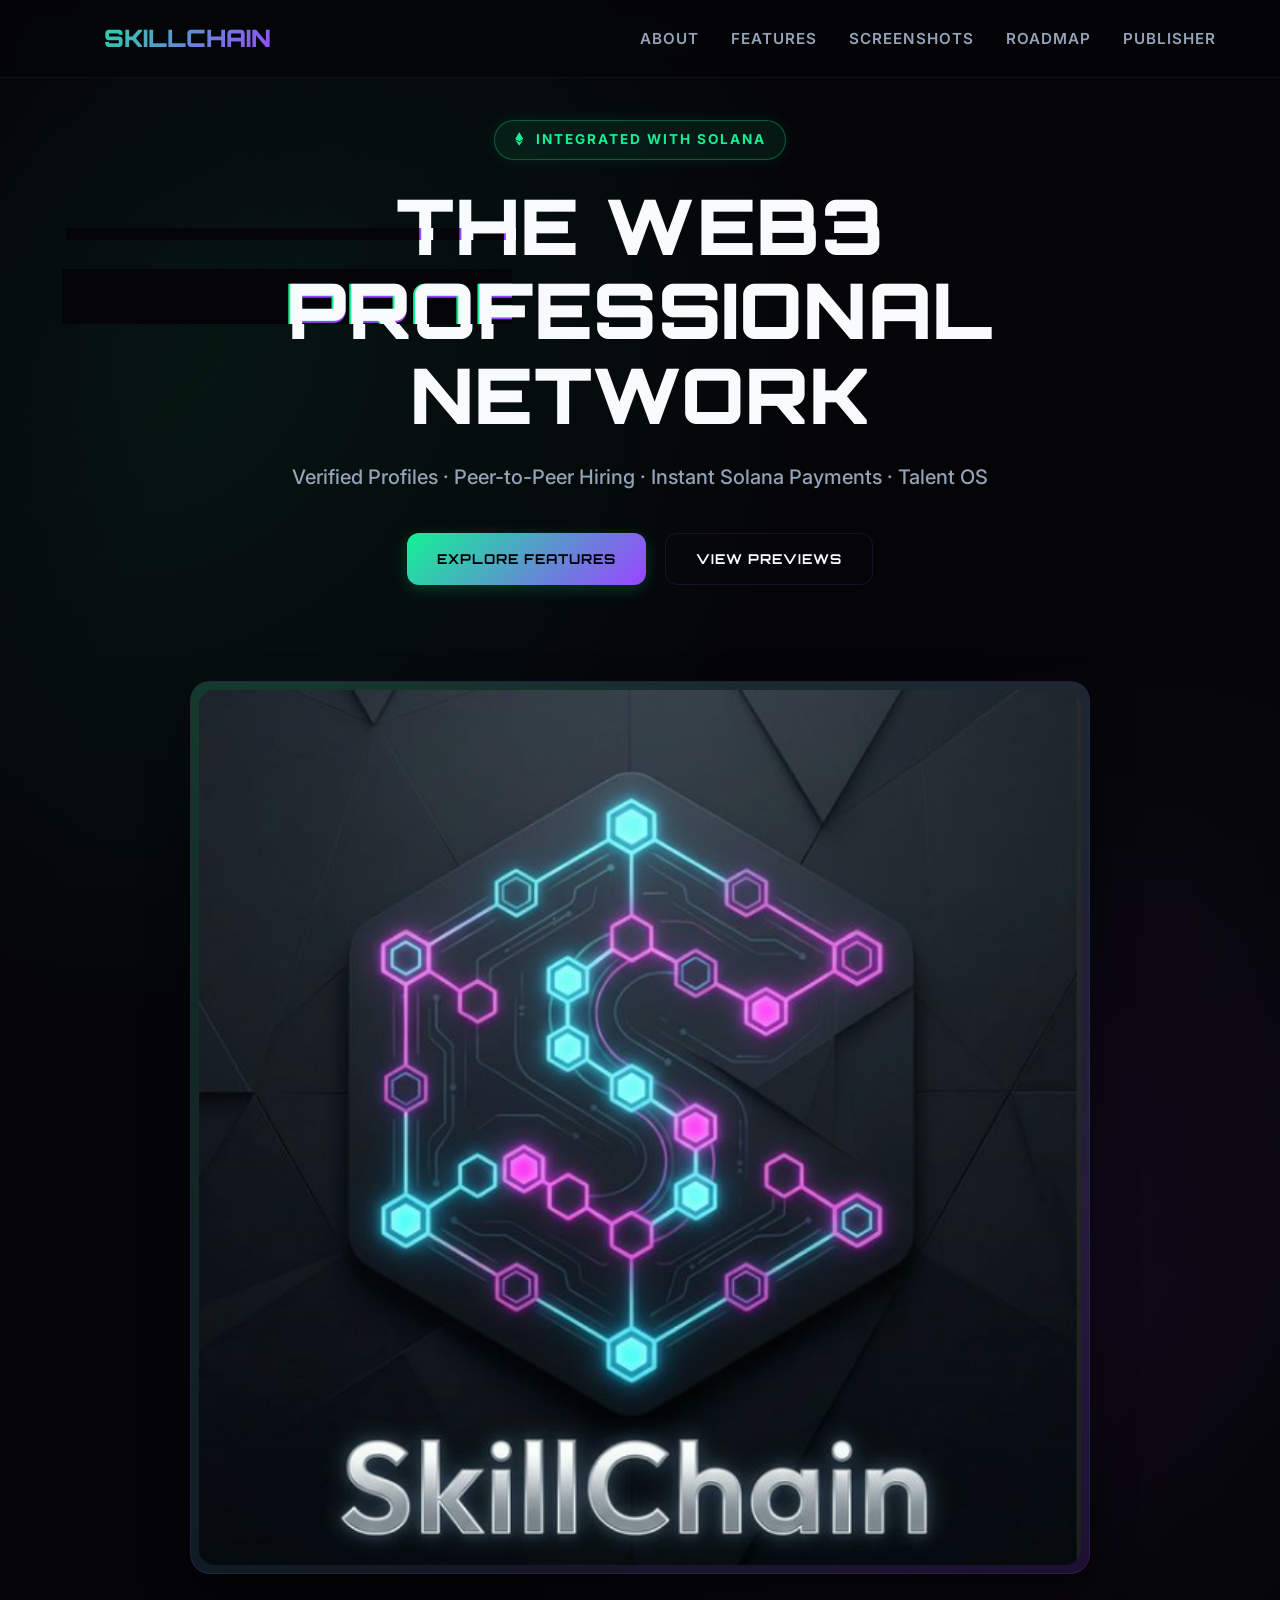
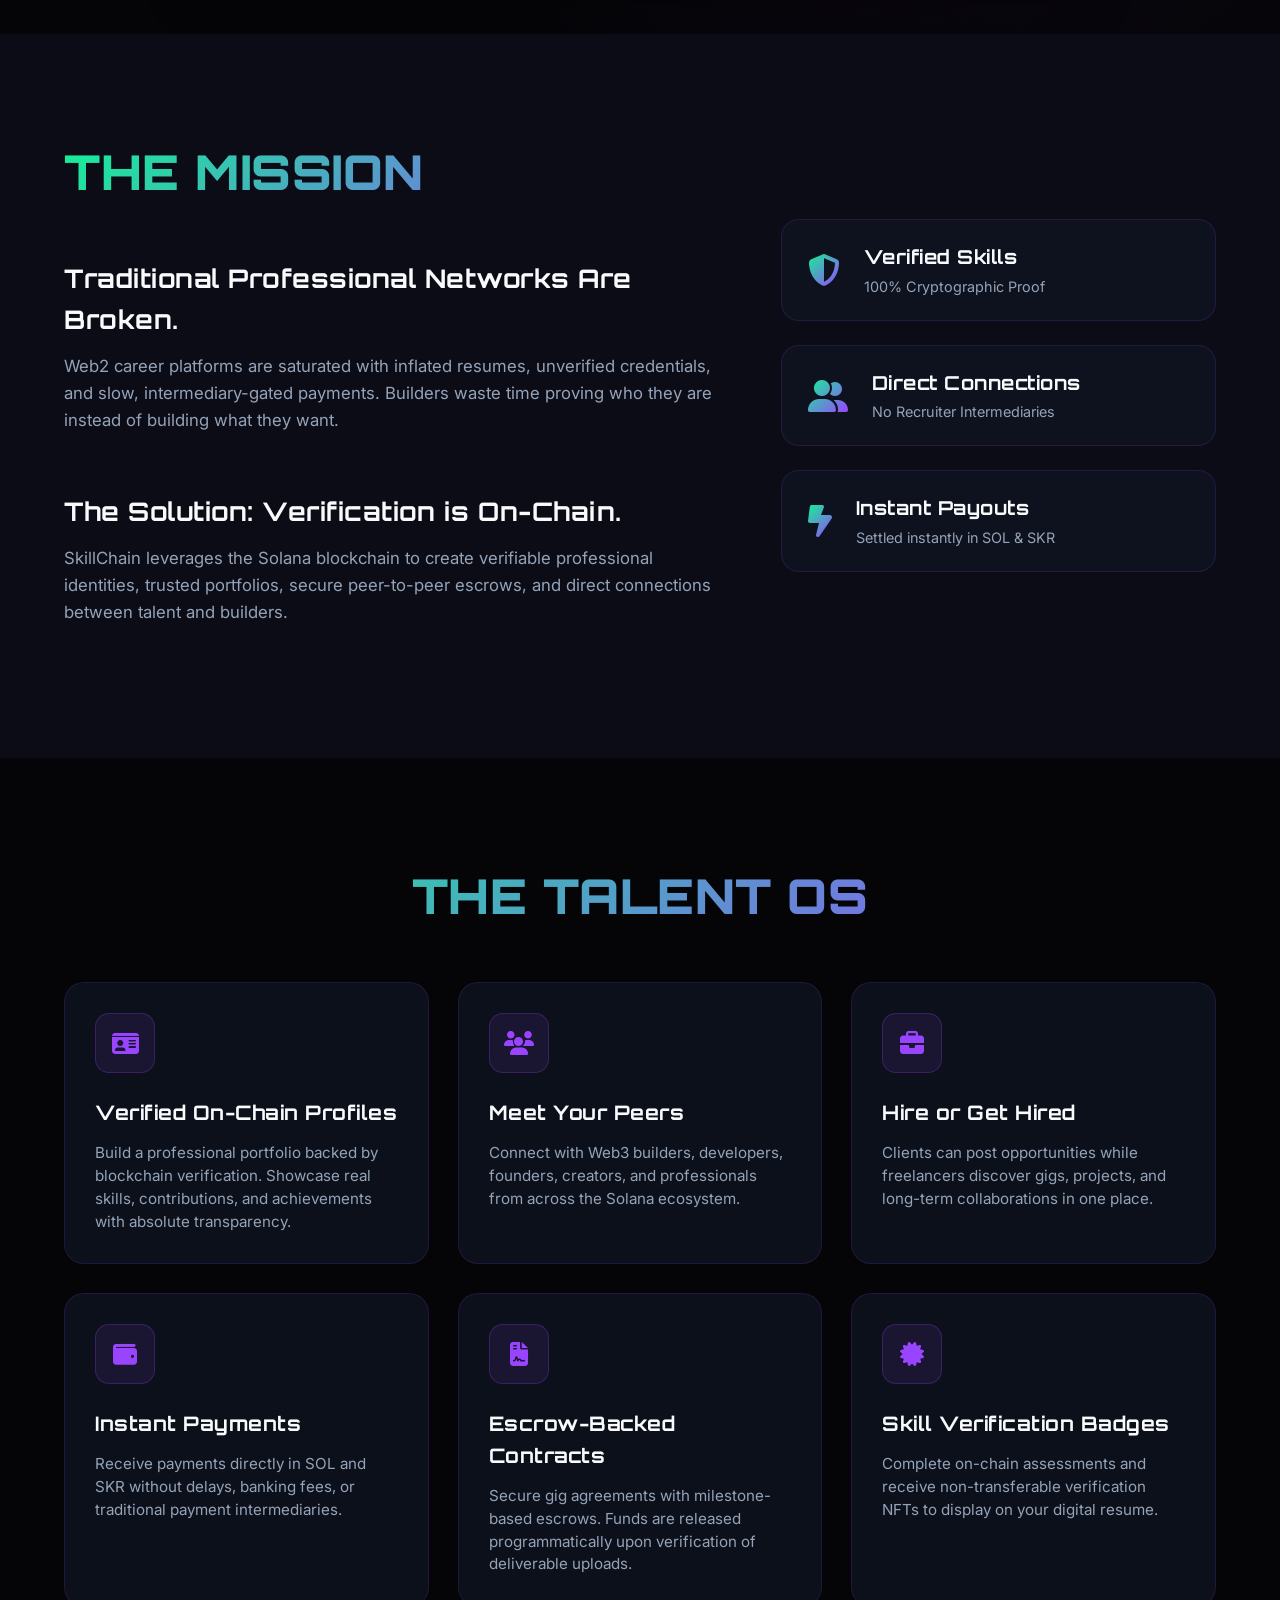
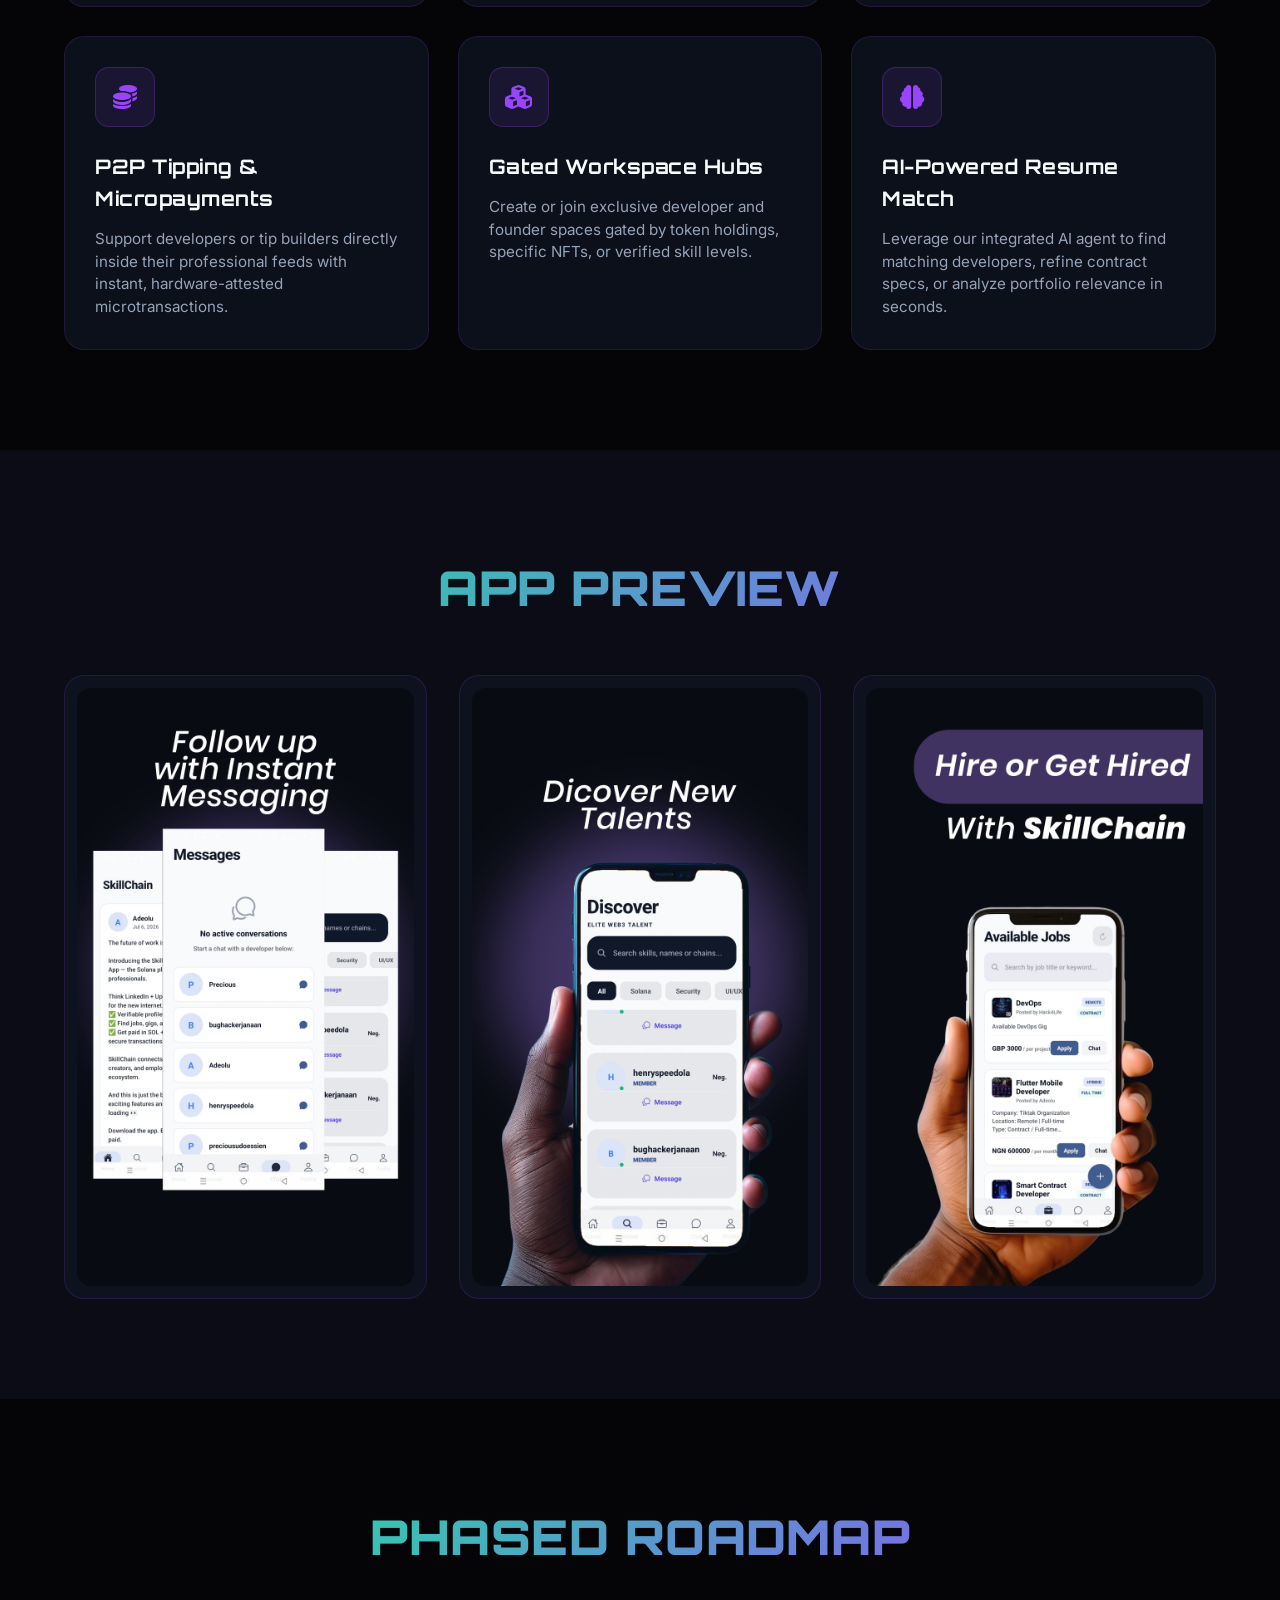
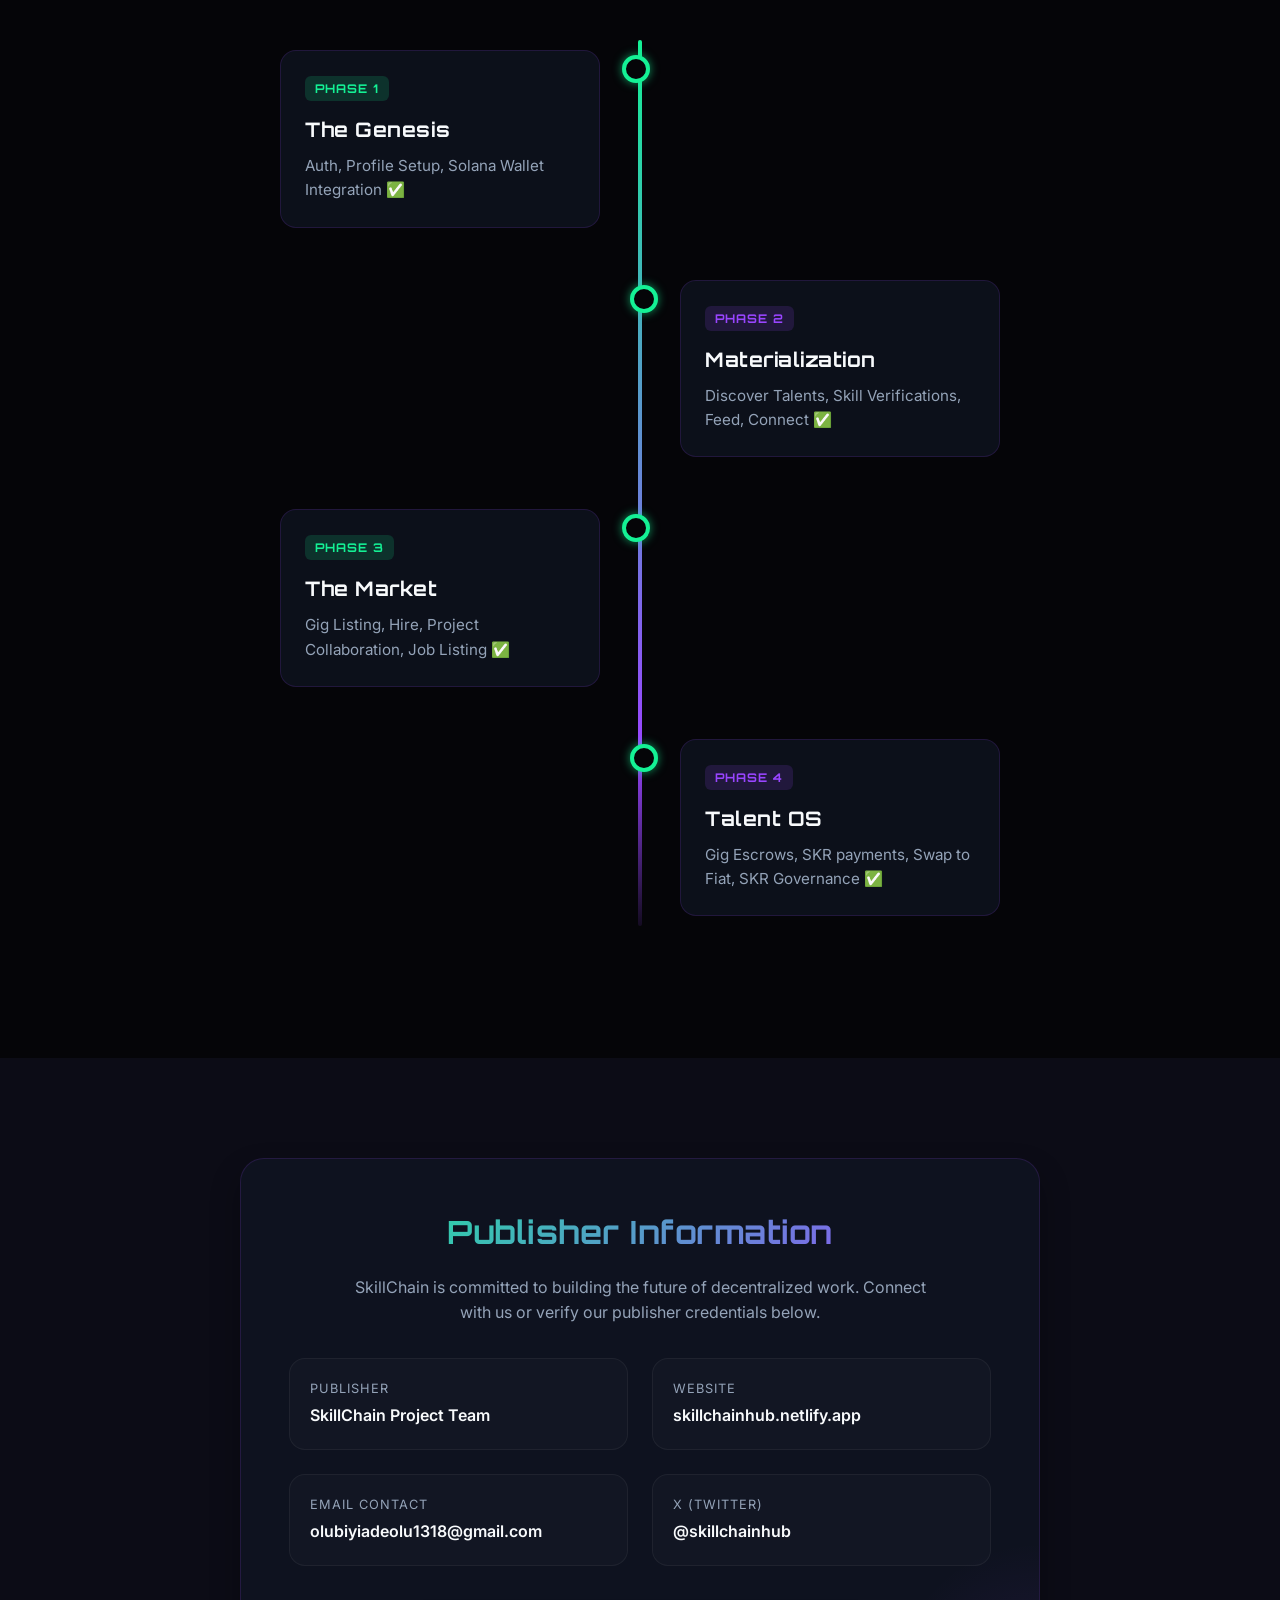
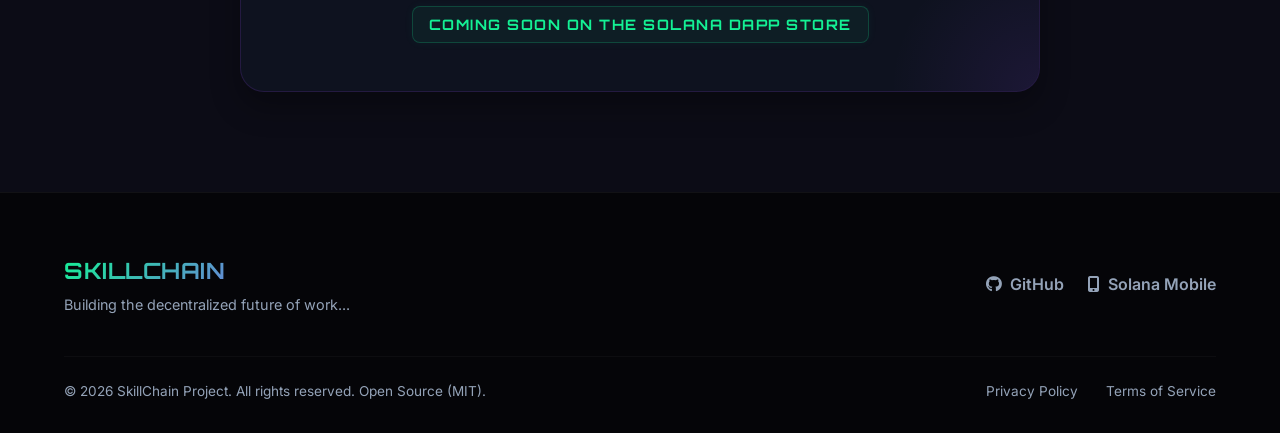
==== commit e473dfb3: "Replace website with Antigravity version" ====
--- a/index.html
+++ b/index.html
@@ -1,425 +1,267 @@
 <!DOCTYPE html>
 <html lang="en">
-
 <head>
     <meta charset="UTF-8">
     <meta name="viewport" content="width=device-width, initial-scale=1.0">
-    <title>SkillChain | Web3 Professional Networking on Solana</title>
-
-    <meta name="description"
-        content="SkillChain is a Web3 professional networking platform integrated with Solana. Connect, hire, showcase verified skills, and get paid instantly in SOL and SKR.">
-    
+    <title>SkillChain | Web3 Professional Networking & Talent OS for Solana</title>
+    <meta name="description" content="SkillChain is the default professional home for Web3 talent on Solana. Showcase verified on-chain experience, connect with peers, discover work, and get paid instantly in SOL and SKR.">
+    <link rel="stylesheet" href="css/style.css">
+    <link rel="icon" type="image/png" href="favicon.png">
+    <!-- Google Fonts -->
+    <link rel="preconnect" href="https://fonts.googleapis.com">
+    <link rel="preconnect" href="https://fonts.gstatic.com" crossorigin>
+    <link href="https://fonts.googleapis.com/css2?family=Inter:wght@400;600;700&family=Orbitron:wght@500;700;900&display=swap" rel="stylesheet">
+    <!-- Font Awesome for Icons -->
     <link rel="stylesheet" href="https://cdnjs.cloudflare.com/ajax/libs/font-awesome/6.5.2/css/all.min.css">
-
-    <style>
-        :root {
-            --bg: #0a0a0f;
-            --card: #111827;
-            --text: #f8fafc;
-            --muted: #94a3b8;
-            --green: #14f195;
-            --purple: #9945ff;
-            --border: #1e293b;
-        }
-
-        * {
-            margin: 0;
-            padding: 0;
-            box-sizing: border-box;
-        }
-
-        html {
-            scroll-behavior: smooth;
-        }
-
-        body {
-            font-family: Inter, Arial, sans-serif;
-            background: var(--bg);
-            color: var(--text);
-            line-height: 1.6;
-        }
-
-        .container {
-            width: min(1200px, 90%);
-            margin: auto;
-        }
-
-        header {
-            position: sticky;
-            top: 0;
-            backdrop-filter: blur(10px);
-            background: rgba(10, 10, 15, .8);
-            border-bottom: 1px solid var(--border);
-            z-index: 100;
-        }
-
-        nav {
-            display: flex;
-            justify-content: space-between;
-            align-items: center;
-            padding: 1rem 0;
-        }
-
-        .logo {
-            font-size: 1.4rem;
-            font-weight: 700;
-            background: linear-gradient(90deg, var(--green), var(--purple));
-            -webkit-background-clip: text;
-            -webkit-text-fill-color: transparent;
-        }
-
-        .nav-links {
-            display: flex;
-            gap: 1rem;
-        }
-
-        .nav-links a {
-            color: var(--text);
-            text-decoration: none;
-        }
-
-        .hero {
-            padding: 100px 0;
-            text-align: center;
-        }
-
-        .badge {
-            display: inline-block;
-            padding: .5rem 1rem;
-            border: 1px solid rgba(20, 241, 149, .3);
-            background: rgba(20, 241, 149, .08);
-            color: var(--green);
-            border-radius: 999px;
-            margin-bottom: 1rem;
-        }
-
-        .hero h1 {
-            font-size: clamp(2.5rem, 6vw, 5rem);
-            line-height: 1.1;
-            margin-bottom: 1rem;
-        }
-
-        .gradient {
-            background: linear-gradient(90deg, var(--green), var(--purple));
-            -webkit-background-clip: text;
-            -webkit-text-fill-color: transparent;
-        }
-
-        .hero p {
-            max-width: 700px;
-            margin: auto;
-            color: var(--muted);
-            font-size: 1.15rem;
-        }
-
-        .cta {
-            margin-top: 2rem;
-            display: flex;
-            gap: 1rem;
-            justify-content: center;
-            flex-wrap: wrap;
-        }
-
-        .btn {
-            padding: 14px 24px;
-            border-radius: 12px;
-            text-decoration: none;
-            font-weight: 600;
-            transition: .3s;
-        }
-
-        .primary {
-            background: linear-gradient(90deg, var(--green), var(--purple));
-            color: #000;
-        }
-
-        .secondary {
-            border: 1px solid var(--border);
-            color: #fff;
-        }
-
-        .btn:hover {
-            transform: translateY(-2px);
-        }
-
-        section {
-            padding: 80px 0;
-        }
-
-        .section-title {
-            text-align: center;
-            margin-bottom: 3rem;
-            font-size: 2.2rem;
-        }
-
-        .grid {
-            display: grid;
-            grid-template-columns: repeat(auto-fit, minmax(250px, 1fr));
-            gap: 24px;
-        }
-
-        .card {
-            background: var(--card);
-            border: 1px solid var(--border);
-            border-radius: 18px;
-            padding: 24px;
-        }
-
-        .card h3 {
-            margin-bottom: 10px;
-        }
-
-        .card p {
-            color: var(--muted);
-        }
-
-        .images {
-            display: grid;
-            grid-template-columns: repeat(auto-fit, minmax(280px, 1fr));
-            gap: 20px;
-        }
-
-        .images img {
-            width: 100%;
-            border-radius: 18px;
-            border: 1px solid var(--border);
-        }
-
-        .placeholder {
-            height: 500px;
-            border-radius: 18px;
-            border: 2px dashed rgba(255, 255, 255, .15);
-            background: linear-gradient(135deg, #111827, #1f2937);
-            display: flex;
-            justify-content: center;
-            align-items: center;
-            color: #64748b;
-            text-align: center;
-            padding: 20px;
-        }
-
-        .about {
-            max-width: 850px;
-            margin: auto;
-            text-align: center;
-        }
-
-        .about p {
-            color: var(--muted);
-        }
-
-        footer {
-            border-top: 1px solid var(--border);
-            padding: 30px 0;
-            text-align: center;
-            color: var(--muted);
-        }
-
-        footer a {
-            color: var(--green);
-            text-decoration: none;
-        }
-
-        @media(max-width:768px) {
-            .nav-links {
-                display: none;
-            }
-        }
-    </style>
 </head>
-
 <body>
 
-    <header>
-        <div class="container">
-            <nav>
-                <div class="logo">SkillChain</div>
-
-                <div class="nav-links">
-                    <a href="#features">Features</a>
-                    <a href="#screenshots">Screenshots</a>
-                    <a href="#about">About</a>
-                </div>
-            </nav>
+    <!-- Navigation -->
+    <nav class="navbar">
+        <div class="container">
+            <a href="#" class="logo">
+                <i class="fas fa-link logo-img"></i>
+                SKILLCHAIN
+            </a>
+            <div class="menu-toggle" id="mobile-menu">
+                <span class="bar"></span>
+                <span class="bar"></span>
+                <span class="bar"></span>
+            </div>
+            <ul class="nav-links">
+                <li><a href="#about">About</a></li>
+                <li><a href="#features">Features</a></li>
+                <li><a href="#screenshots">Screenshots</a></li>
+                <li><a href="#roadmap">Roadmap</a></li>
+                <li><a href="#publisher">Publisher</a></li>
+            </ul>
+        </div>
+    </nav>
+
+    <!-- Hero Section -->
+    <header class="hero" id="home">
+        <div class="hero-bg"></div>
+        <div class="container hero-content">
+            <div class="badge">
+                <i class="fab fa-ethereum" style="color: var(--solana-green); margin-right: 5px;"></i> Integrated with Solana
+            </div>
+            <h1 class="glitch" data-text="The Web3 Professional Network">The Web3 Professional Network</h1>
+            <p class="subtitle">Verified Profiles · Peer-to-Peer Hiring · Instant Solana Payments · Talent OS</p>
+            <div class="cta-group">
+                <a href="#features" class="btn btn-primary">Explore Features</a>
+                <a href="#screenshots" class="btn btn-secondary">View Previews</a>
+            </div>
+            <div class="hero-image-container">
+                <img src="images/SkillChain_Logo_v1.png" alt="SkillChain App Interface" class="hero-image">
+            </div>
         </div>
     </header>
 
-    <section class="hero">
-        <div class="container">
-
-            <div class="badge">
-                Integrated with Solana
-            </div>
-
-            <h1>
-                The Professional Network for
-                <span class="gradient">Web3 Talent</span>
-            </h1>
-
-            <p>
-                SkillChain helps builders, developers, designers, creators, and freelancers
-                showcase verified on-chain experience, connect with peers, discover work,
-                and receive instant payments in SOL and SKR.
-            </p>
-
-        </div>
-    </section>
-
-    <section id="features">
-        <div class="container">
-
-            <h2 class="section-title">Why SkillChain?</h2>
-
-            <div class="grid">
-
-                <div class="card">
+    <!-- Problem / Solution Section (About) -->
+    <section id="about" class="section about-section">
+        <div class="container">
+            <div class="grid-2">
+                <div class="about-text">
+                    <h2 class="section-title">The Mission</h2>
+                    <h3>Traditional Professional Networks Are Broken.</h3>
+                    <p>Web2 career platforms are saturated with inflated resumes, unverified credentials, and slow, intermediary-gated payments. Builders waste time proving who they are instead of building what they want.</p>
+                    <br>
+                    <h3>The Solution: Verification is On-Chain.</h3>
+                    <p>SkillChain leverages the Solana blockchain to create verifiable professional identities, trusted portfolios, secure peer-to-peer escrows, and direct connections between talent and builders.</p>
+                </div>
+                <div class="about-stats">
+                    <div class="stat-card">
+                        <i class="fas fa-shield-halved"></i>
+                        <div>
+                            <h4>Verified Skills</h4>
+                            <p>100% Cryptographic Proof</p>
+                        </div>
+                    </div>
+                    <div class="stat-card">
+                        <i class="fas fa-user-group"></i>
+                        <div>
+                            <h4>Direct Connections</h4>
+                            <p>No Recruiter Intermediaries</p>
+                        </div>
+                    </div>
+                    <div class="stat-card">
+                        <i class="fas fa-bolt-lightning"></i>
+                        <div>
+                            <h4>Instant Payouts</h4>
+                            <p>Settled instantly in SOL & SKR</p>
+                        </div>
+                    </div>
+                </div>
+            </div>
+        </div>
+    </section>
+
+    <!-- Features Section -->
+    <section id="features" class="section features-section">
+        <div class="container">
+            <h2 class="section-title center">The Talent OS</h2>
+            <div class="features-grid">
+                <div class="feature-card">
+                    <div class="icon-box"><i class="fas fa-id-card"></i></div>
                     <h3>Verified On-Chain Profiles</h3>
-                    <p>
-                        Build a professional portfolio backed by blockchain verification.
-                        Show real skills, contributions, and achievements with transparency.
-                    </p>
-                </div>
-
-                <div class="card">
+                    <p>Build a professional portfolio backed by blockchain verification. Showcase real skills, contributions, and achievements with absolute transparency.</p>
+                </div>
+                <div class="feature-card">
+                    <div class="icon-box"><i class="fas fa-users"></i></div>
                     <h3>Meet Your Peers</h3>
-                    <p>
-                        Connect with Web3 builders, developers, founders, creators,
-                        and professionals from across the Solana ecosystem.
-                    </p>
-                </div>
-
-                <div class="card">
+                    <p>Connect with Web3 builders, developers, founders, creators, and professionals from across the Solana ecosystem.</p>
+                </div>
+                <div class="feature-card">
+                    <div class="icon-box"><i class="fas fa-briefcase"></i></div>
                     <h3>Hire or Get Hired</h3>
-                    <p>
-                        Clients can post opportunities while freelancers discover gigs,
-                        projects, and long-term collaborations in one place.
-                    </p>
-                </div>
-
-                <div class="card">
+                    <p>Clients can post opportunities while freelancers discover gigs, projects, and long-term collaborations in one place.</p>
+                </div>
+                <div class="feature-card">
+                    <div class="icon-box"><i class="fas fa-wallet"></i></div>
                     <h3>Instant Payments</h3>
-                    <p>
-                        Receive payments directly in SOL and SKR without delays,
-                        banks, or intermediaries.
-                    </p>
-                </div>
-
-            </div>
-        </div>
-    </section>
-
-    <section id="screenshots">
-        <div class="container">
-
-            <h2 class="section-title">App Preview</h2>
-
-            <div class="images">
-
-                <img src="images/Home-feed.png" alt="Home-Feed">
-
-                <img src="images/Connect.png" alt="Connect">
-
-                <img src="images/Jobs.png" alt="Jobs">
-
-            </div>
-
-        </div>
-    </section>
-
-    <section id="about">
-        <div class="container">
-
-            <h2 class="section-title">About SkillChain</h2>
-
-            <div class="about">
-                <p>
-                    SkillChain is a professional networking platform built specifically for Web3.
-                    Unlike traditional networks, SkillChain leverages Solana to create verifiable
-                    professional identities, trusted portfolios, decentralized payments,
-                    and meaningful connections between talent and opportunity.
-                </p>
-            </div>
-
-        </div>
-    </section>
-
-    <section>
-        <div class="container">
-
-            <div class="card" style="text-align:center;">
-                <h2>Join the Future of Work</h2>
-                <p style="margin:20px 0;color:var(--muted);">
-                    Build your reputation, grow your network, and earn on-chain.
-                </p>
-
-                <p style="margin-top:25px;color:var(--green);font-weight:600;">
-                    Coming Soon on the Solana dApp Store
-                </p>
-
-            </div>
-    </section>
-
-    <section id="contact">
-<div class="container">
-
-<h2 class="section-title">Publisher Information</h2>
-
-<div class="card">
-
-<p><strong>Publisher:</strong> SkillChain</p>
-
-<p><strong>Website:</strong>
-<a href="https://skillchainhub.netlify.app">
-https://skillchainhub.netlify.app
-</a>
-</p>
-
-<p><strong>Email:</strong>
-<a href="mailto:olubiyiadeolu1318@gmail.com">
-olubiyiadeolu1318@gmail.com
-</a>
-</p>
-
-<p><strong>X (Twitter):</strong>
-<a href="https://x.com/skillchainhub">
-https://x.com/skillchainhub
-</a>
-</p>
-
-</div>
-
-</div>
-</section>
-
-    <footer>
-        <div class="container">
-            <p>
-                © 2026 SkillChain. All rights reserved.
-            </p>
-
-            <p style="margin-top:10px;">
-                <a href="/privacy.html">Privacy Policy</a> |
-                <a href="/terms.html">Terms of Service</a>
-            </p>
-
-            <p style="margin-top:15px;">
-    <a href="https://github.com/Adeolu7/skillchain-site" target="_blank">
-        <i class="fab fa-github"></i> GitHub
-    </a>
-    &nbsp;|&nbsp;
-    <a href="https://solanamobile.com/" target="_blank">
-        <i class="fas fa-mobile-alt"></i> Solana Mobile
-    </a>
-</p>
-            
+                    <p>Receive payments directly in SOL and SKR without delays, banking fees, or traditional payment intermediaries.</p>
+                </div>
+                <div class="feature-card">
+                    <div class="icon-box"><i class="fas fa-file-contract"></i></div>
+                    <h3>Escrow-Backed Contracts</h3>
+                    <p>Secure gig agreements with milestone-based escrows. Funds are released programmatically upon verification of deliverable uploads.</p>
+                </div>
+                <div class="feature-card">
+                    <div class="icon-box"><i class="fas fa-certificate"></i></div>
+                    <h3>Skill Verification Badges</h3>
+                    <p>Complete on-chain assessments and receive non-transferable verification NFTs to display on your digital resume.</p>
+                </div>
+                <div class="feature-card">
+                    <div class="icon-box"><i class="fas fa-coins"></i></div>
+                    <h3>P2P Tipping & Micropayments</h3>
+                    <p>Support developers or tip builders directly inside their professional feeds with instant, hardware-attested microtransactions.</p>
+                </div>
+                <div class="feature-card">
+                    <div class="icon-box"><i class="fas fa-cubes"></i></div>
+                    <h3>Gated Workspace Hubs</h3>
+                    <p>Create or join exclusive developer and founder spaces gated by token holdings, specific NFTs, or verified skill levels.</p>
+                </div>
+                <div class="feature-card">
+                    <div class="icon-box"><i class="fas fa-brain"></i></div>
+                    <h3>AI-Powered Resume Match</h3>
+                    <p>Leverage our integrated AI agent to find matching developers, refine contract specs, or analyze portfolio relevance in seconds.</p>
+                </div>
+            </div>
+        </div>
+    </section>
+
+    <!-- App Previews / Screenshots Section -->
+    <section id="screenshots" class="section screenshots-section">
+        <div class="container">
+            <h2 class="section-title center">App Preview</h2>
+            <div class="screenshots-grid">
+                <div class="screenshot-card">
+                    <div class="screenshot-wrapper">
+                        <img src="images/Home-feed.png" alt="Home-Feed">
+                    </div>
+                </div>
+                <div class="screenshot-card">
+                    <div class="screenshot-wrapper">
+                        <img src="images/Connect.png" alt="Connect">
+                    </div>
+                </div>
+                <div class="screenshot-card">
+                    <div class="screenshot-wrapper">
+                        <img src="images/Jobs.png" alt="Jobs">
+                    </div>
+                </div>
+            </div>
+        </div>
+    </section>
+
+    <!-- Roadmap Section -->
+    <section id="roadmap" class="section roadmap-section">
+        <div class="container">            <h2 class="section-title center">Phased Roadmap</h2>
+            <div class="timeline">
+                <div class="timeline-item">
+                    <div class="timeline-content">
+                        <span class="phase">Phase 1</span>
+                        <h3>The Genesis</h3>
+                        <p>Auth, Profile Setup, Solana Wallet Integration ✅</p>
+                    </div>
+                </div>
+                <div class="timeline-item">
+                    <div class="timeline-content">
+                        <span class="phase">Phase 2</span>
+                        <h3>Materialization</h3>
+                        <p>Discover Talents, Skill Verifications, Feed, Connect ✅</p>
+                    </div>
+                </div>
+                <div class="timeline-item">
+                    <div class="timeline-content">
+                        <span class="phase">Phase 3</span>
+                        <h3>The Market</h3>
+                        <p>Gig Listing, Hire, Project Collaboration, Job Listing ✅</p>
+                    </div>
+                </div>
+                <div class="timeline-item">
+                    <div class="timeline-content">
+                        <span class="phase">Phase 4</span>
+                        <h3>Talent OS</h3>
+                        <p>Gig Escrows, SKR payments, Swap to Fiat, SKR Governance ✅</p>
+                    </div>
+                </div>
+            </div>
+        </div>
+    </section>
+
+    <!-- Publisher / Contact Section -->
+    <section id="publisher" class="section contact-section">
+        <div class="container">
+            <div class="contact-card">
+                <h2>Publisher Information</h2>
+                <p class="description">SkillChain is committed to building the future of decentralized work. Connect with us or verify our publisher credentials below.</p>
+                <div class="contact-details">
+                    <div class="contact-item">
+                        <span class="label">Publisher</span>
+                        <span class="value">SkillChain Project Team</span>
+                    </div>
+                    <div class="contact-item">
+                        <span class="label">Website</span>
+                        <a href="https://skillchainhub.netlify.app" target="_blank">skillchainhub.netlify.app</a>
+                    </div>
+                    <div class="contact-item">
+                        <span class="label">Email Contact</span>
+                        <a href="mailto:olubiyiadeolu1318@gmail.com">olubiyiadeolu1318@gmail.com</a>
+                    </div>
+                    <div class="contact-item">
+                        <span class="label">X (Twitter)</span>
+                        <a href="https://x.com/skillchainhub" target="_blank">@skillchainhub</a>
+                    </div>
+                </div>
+                <span class="availability-tag">Coming Soon on the Solana dApp Store</span>
+            </div>
+        </div>
+    </section>
+
+    <!-- Footer -->
+    <footer class="footer">
+        <div class="container">
+            <div class="footer-content">
+                <div class="footer-logo">
+                    <h3>SKILLCHAIN</h3>
+                    <p>Building the decentralized future of work...</p>
+                </div>
+                <div class="footer-links">
+                    <a href="https://github.com/Adeolu7/skillchain-site" target="_blank"><i class="fab fa-github"></i> GitHub</a>
+                    <a href="https://solanamobile.com/" target="_blank"><i class="fas fa-mobile-alt"></i> Solana Mobile</a>
+                </div>
+            </div>
+            <div class="footer-bottom">
+                <p>&copy; 2026 SkillChain Project. All rights reserved. Open Source (MIT).</p>
+                <div class="footer-legal">
+                    <a href="privacy.html">Privacy Policy</a>
+                    <a href="terms.html">Terms of Service</a>
+                </div>
+            </div>
         </div>
     </footer>
 
-    <script>
-        console.log("SkillChain Landing Page Loaded");
-    </script>
-
+    <script src="js/main.js"></script>
 </body>
-
 </html>
-```
--- a/css/style.css
+++ b/css/style.css
@@ -0,0 +1,976 @@
+/* Reset and Core Variables */
+:root {
+    --bg: #050508;
+    --bg-secondary: #0c0c16;
+    --text: #f8fafc;
+    --text-muted: #94a3b8;
+    --solana-green: #14f195;
+    --solana-purple: #9945ff;
+    --gradient-primary: linear-gradient(135deg, #14f195 0%, #9945ff 100%);
+    --gradient-glow: linear-gradient(135deg, rgba(20, 241, 149, 0.15) 0%, rgba(153, 69, 255, 0.15) 100%);
+    --card-bg: rgba(17, 24, 39, 0.6);
+    --card-border: rgba(153, 69, 255, 0.15);
+    --card-border-hover: rgba(20, 241, 149, 0.4);
+    --navbar-bg: rgba(5, 5, 8, 0.85);
+    --glow-shadow: 0 0 20px rgba(153, 69, 255, 0.35);
+    --glow-shadow-green: 0 0 20px rgba(20, 241, 149, 0.35);
+    --font-sans: 'Inter', sans-serif;
+    --font-heading: 'Orbitron', sans-serif;
+    --transition: all 0.3s cubic-bezier(0.4, 0, 0.2, 1);
+}
+
+* {
+    margin: 0;
+    padding: 0;
+    box-sizing: border-box;
+}
+
+html {
+    scroll-behavior: smooth;
+}
+
+body {
+    background-color: var(--bg);
+    color: var(--text);
+    font-family: var(--font-sans);
+    line-height: 1.6;
+    overflow-x: hidden;
+}
+
+.container {
+    width: min(1200px, 90%);
+    margin: 0 auto;
+}
+
+/* Typography */
+h1, h2, h3, h4, h5, h6 {
+    font-family: var(--font-heading);
+    letter-spacing: 0.5px;
+}
+
+.section-title {
+    font-size: clamp(2rem, 4vw, 3rem);
+    font-weight: 900;
+    text-transform: uppercase;
+    margin-bottom: 3rem;
+    position: relative;
+    background: var(--gradient-primary);
+    -webkit-background-clip: text;
+    -webkit-text-fill-color: transparent;
+}
+
+.section-title.center {
+    text-align: center;
+}
+
+/* Navigation styling */
+.navbar {
+    position: fixed;
+    top: 0;
+    left: 0;
+    width: 100%;
+    background: var(--navbar-bg);
+    backdrop-filter: blur(12px);
+    -webkit-backdrop-filter: blur(12px);
+    border-bottom: 1px solid rgba(255, 255, 255, 0.05);
+    z-index: 1000;
+    transition: var(--transition);
+}
+
+.navbar .container {
+    display: flex;
+    justify-content: space-between;
+    align-items: center;
+    padding: 1.2rem 0;
+}
+
+.logo {
+    display: flex;
+    align-items: center;
+    gap: 10px;
+    font-family: var(--font-heading);
+    font-size: 1.5rem;
+    font-weight: 900;
+    text-decoration: none;
+    color: var(--text);
+    background: var(--gradient-primary);
+    -webkit-background-clip: text;
+    -webkit-text-fill-color: transparent;
+    transition: var(--transition);
+}
+
+.logo-img {
+    height: 32px;
+    width: auto;
+    filter: drop-shadow(0 0 8px var(--solana-green));
+}
+
+.nav-links {
+    display: flex;
+    list-style: none;
+    gap: 2rem;
+    align-items: center;
+}
+
+.nav-links a {
+    color: var(--text-muted);
+    text-decoration: none;
+    font-weight: 600;
+    font-size: 0.95rem;
+    transition: var(--transition);
+    text-transform: uppercase;
+    letter-spacing: 1px;
+}
+
+.nav-links a:hover,
+.nav-links a.active {
+    color: var(--solana-green);
+    text-shadow: 0 0 10px rgba(20, 241, 149, 0.4);
+}
+
+/* Mobile Menu Toggle */
+.menu-toggle {
+    display: none;
+    cursor: pointer;
+    flex-direction: column;
+    gap: 6px;
+}
+
+.menu-toggle .bar {
+    width: 25px;
+    height: 3px;
+    background-color: var(--text);
+    transition: var(--transition);
+    border-radius: 2px;
+}
+
+/* Hero Section */
+.hero {
+    position: relative;
+    min-height: 100vh;
+    display: flex;
+    align-items: center;
+    padding-top: 120px;
+    padding-bottom: 60px;
+    overflow: hidden;
+}
+
+.hero-bg {
+    position: absolute;
+    top: 0;
+    left: 0;
+    width: 100%;
+    height: 100%;
+    background: 
+        radial-gradient(circle at 10% 20%, rgba(20, 241, 149, 0.08) 0%, transparent 40%),
+        radial-gradient(circle at 90% 80%, rgba(153, 69, 255, 0.08) 0%, transparent 40%);
+    z-index: 1;
+}
+
+.hero-bg::after {
+    content: '';
+    position: absolute;
+    top: 0;
+    left: 0;
+    width: 100%;
+    height: 100%;
+    background: radial-gradient(rgba(5, 5, 8, 0) 60%, rgba(5, 5, 8, 0.9) 100%);
+    z-index: 2;
+}
+
+.hero-content {
+    position: relative;
+    z-index: 3;
+    text-align: center;
+    display: flex;
+    flex-direction: column;
+    align-items: center;
+}
+
+.badge {
+    display: inline-block;
+    padding: 0.5rem 1.2rem;
+    border: 1px solid rgba(20, 241, 149, 0.3);
+    background: rgba(20, 241, 149, 0.08);
+    color: var(--solana-green);
+    border-radius: 999px;
+    margin-bottom: 1.5rem;
+    font-size: 0.85rem;
+    font-weight: 700;
+    text-transform: uppercase;
+    letter-spacing: 2px;
+    box-shadow: 0 0 15px rgba(20, 241, 149, 0.1);
+    animation: pulse 2s infinite;
+}
+
+@keyframes pulse {
+    0% { transform: scale(1); box-shadow: 0 0 15px rgba(20, 241, 149, 0.1); }
+    50% { transform: scale(1.03); box-shadow: 0 0 25px rgba(20, 241, 149, 0.25); }
+    100% { transform: scale(1); box-shadow: 0 0 15px rgba(20, 241, 149, 0.1); }
+}
+
+.hero h1 {
+    font-size: clamp(2.5rem, 6vw, 4.8rem);
+    font-weight: 900;
+    line-height: 1.1;
+    margin-bottom: 1.5rem;
+    text-transform: uppercase;
+    position: relative;
+}
+
+/* Glitch Text Effect */
+.glitch {
+    position: relative;
+    color: var(--text);
+}
+
+.glitch::before,
+.glitch::after {
+    content: attr(data-text);
+    position: absolute;
+    top: 0;
+    left: 0;
+    width: 100%;
+    height: 100%;
+    background: var(--bg);
+}
+
+.glitch::before {
+    left: 2px;
+    text-shadow: -2px 0 var(--solana-purple);
+    clip: rect(44px, 450px, 56px, 0);
+    animation: glitch-anim 5s infinite linear alternate-reverse;
+}
+
+.glitch::after {
+    left: -2px;
+    text-shadow: -2px 0 var(--solana-green), 0 2px var(--solana-purple);
+    clip: rect(85px, 450px, 140px, 0);
+    animation: glitch-anim2 5s infinite linear alternate-reverse;
+}
+
+@keyframes glitch-anim {
+    0% { clip: rect(15px, 9999px, 66px, 0); }
+    10% { clip: rect(34px, 9999px, 55px, 0); }
+    20% { clip: rect(85px, 9999px, 5px, 0); }
+    30% { clip: rect(27px, 9999px, 115px, 0); }
+    40% { clip: rect(73px, 9999px, 29px, 0); }
+    50% { clip: rect(100px, 9999px, 120px, 0); }
+    60% { clip: rect(18px, 9999px, 85px, 0); }
+    70% { clip: rect(62px, 9999px, 40px, 0); }
+    80% { clip: rect(9px, 9999px, 97px, 0); }
+    90% { clip: rect(122px, 9999px, 50px, 0); }
+    100% { clip: rect(3px, 9999px, 133px, 0); }
+}
+
+@keyframes glitch-anim2 {
+    0% { clip: rect(80px, 9999px, 120px, 0); }
+    10% { clip: rect(12px, 9999px, 95px, 0); }
+    20% { clip: rect(44px, 9999px, 67px, 0); }
+    30% { clip: rect(98px, 9999px, 110px, 0); }
+    40% { clip: rect(5px, 9999px, 33px, 0); }
+    50% { clip: rect(125px, 9999px, 22px, 0); }
+    60% { clip: rect(88px, 9999px, 75px, 0); }
+    70% { clip: rect(31px, 9999px, 120px, 0); }
+    80% { clip: rect(64px, 9999px, 89px, 0); }
+    90% { clip: rect(15px, 9999px, 47px, 0); }
+    100% { clip: rect(102px, 9999px, 138px, 0); }
+}
+
+.subtitle {
+    font-size: clamp(1rem, 2vw, 1.25rem);
+    color: var(--text-muted);
+    max-width: 800px;
+    margin-bottom: 2.5rem;
+    font-weight: 500;
+}
+
+.cta-group {
+    display: flex;
+    gap: 1.2rem;
+    justify-content: center;
+    flex-wrap: wrap;
+    margin-bottom: 4rem;
+}
+
+.btn {
+    display: inline-flex;
+    align-items: center;
+    justify-content: center;
+    padding: 14px 30px;
+    border-radius: 12px;
+    font-family: var(--font-heading);
+    font-weight: 700;
+    text-transform: uppercase;
+    letter-spacing: 1px;
+    font-size: 0.85rem;
+    text-decoration: none;
+    cursor: pointer;
+    transition: var(--transition);
+}
+
+.btn-primary {
+    background: var(--gradient-primary);
+    color: #000;
+    box-shadow: 0 4px 15px rgba(20, 241, 149, 0.2);
+}
+
+.btn-primary:hover {
+    box-shadow: var(--glow-shadow-green);
+    transform: translateY(-3px);
+}
+
+.btn-secondary {
+    background: transparent;
+    color: var(--text);
+    border: 1.5px solid var(--card-border);
+}
+
+.btn-secondary:hover {
+    border-color: var(--solana-purple);
+    box-shadow: var(--glow-shadow);
+    transform: translateY(-3px);
+}
+
+/* Image Showcase Container */
+.hero-image-container {
+    width: 100%;
+    max-width: 900px;
+    border-radius: 20px;
+    padding: 8px;
+    background: var(--gradient-glow);
+    border: 1px solid var(--card-border);
+    box-shadow: 0 20px 40px rgba(0, 0, 0, 0.5);
+    margin-top: 2rem;
+    position: relative;
+    overflow: hidden;
+}
+
+.hero-image-container::before {
+    content: '';
+    position: absolute;
+    top: 0;
+    left: 0;
+    width: 100%;
+    height: 100%;
+    background: linear-gradient(180deg, rgba(255, 255, 255, 0.05) 0%, transparent 100%);
+    pointer-events: none;
+}
+
+.hero-image {
+    width: 100%;
+    height: auto;
+    border-radius: 16px;
+    display: block;
+    object-fit: cover;
+    box-shadow: inset 0 0 20px rgba(0, 0, 0, 0.8);
+}
+
+/* Sections */
+.section {
+    padding: 100px 0;
+    position: relative;
+}
+
+.about-section {
+    background-color: var(--bg-secondary);
+}
+
+.grid-2 {
+    display: grid;
+    grid-template-columns: 1.2fr 0.8fr;
+    gap: 4rem;
+    align-items: center;
+}
+
+.about-text h3 {
+    font-size: 1.6rem;
+    color: var(--text);
+    margin-bottom: 0.8rem;
+    font-weight: 700;
+}
+
+.about-text h3 span {
+    color: var(--solana-green);
+}
+
+.about-text p {
+    color: var(--text-muted);
+    font-size: 1.05rem;
+    margin-bottom: 2rem;
+}
+
+.about-stats {
+    display: flex;
+    flex-direction: column;
+    gap: 1.5rem;
+}
+
+.stat-card {
+    background: var(--card-bg);
+    border: 1px solid var(--card-border);
+    border-radius: 18px;
+    padding: 22px 26px;
+    display: flex;
+    align-items: center;
+    gap: 1.5rem;
+    transition: var(--transition);
+}
+
+.stat-card:hover {
+    border-color: var(--card-border-hover);
+    transform: translateX(5px);
+    box-shadow: 0 10px 20px rgba(20, 241, 149, 0.05);
+}
+
+.stat-card i {
+    font-size: 2rem;
+    background: var(--gradient-primary);
+    -webkit-background-clip: text;
+    -webkit-text-fill-color: transparent;
+}
+
+.stat-card h4 {
+    font-size: 1.2rem;
+    font-weight: 700;
+    margin-bottom: 2px;
+}
+
+.stat-card p {
+    color: var(--text-muted);
+    font-size: 0.9rem;
+}
+
+/* Features Styling */
+.features-section {
+    background: var(--bg);
+}
+
+.features-grid {
+    display: grid;
+    grid-template-columns: repeat(auto-fit, minmax(320px, 1fr));
+    gap: 1.8rem;
+}
+
+.feature-card {
+    background: var(--card-bg);
+    border: 1px solid var(--card-border);
+    border-radius: 20px;
+    padding: 30px;
+    transition: var(--transition);
+    position: relative;
+    overflow: hidden;
+}
+
+.feature-card::before {
+    content: '';
+    position: absolute;
+    top: 0;
+    left: 0;
+    width: 100%;
+    height: 4px;
+    background: var(--gradient-primary);
+    opacity: 0;
+    transition: var(--transition);
+}
+
+.feature-card:hover {
+    border-color: var(--card-border-hover);
+    transform: translateY(-8px);
+    box-shadow: 0 15px 30px rgba(0, 0, 0, 0.4), 0 0 15px rgba(20, 241, 149, 0.05);
+}
+
+.feature-card:hover::before {
+    opacity: 1;
+}
+
+.icon-box {
+    width: 60px;
+    height: 60px;
+    background: rgba(153, 69, 255, 0.1);
+    border: 1px solid rgba(153, 69, 255, 0.25);
+    border-radius: 14px;
+    display: flex;
+    align-items: center;
+    justify-content: center;
+    margin-bottom: 1.5rem;
+    transition: var(--transition);
+}
+
+.feature-card:hover .icon-box {
+    background: rgba(20, 241, 149, 0.1);
+    border-color: rgba(20, 241, 149, 0.3);
+    transform: scale(1.05);
+}
+
+.icon-box i {
+    font-size: 1.5rem;
+    color: var(--solana-purple);
+    transition: var(--transition);
+}
+
+.feature-card:hover .icon-box i {
+    color: var(--solana-green);
+    filter: drop-shadow(0 0 5px rgba(20, 241, 149, 0.5));
+}
+
+.feature-card h3 {
+    font-size: 1.25rem;
+    margin-bottom: 0.8rem;
+    font-weight: 700;
+}
+
+.feature-card p {
+    color: var(--text-muted);
+    font-size: 0.95rem;
+    line-height: 1.5;
+}
+
+/* App Previews / Screenshots Section */
+.screenshots-section {
+    background-color: var(--bg-secondary);
+}
+
+.screenshots-grid {
+    display: grid;
+    grid-template-columns: repeat(auto-fit, minmax(300px, 1fr));
+    gap: 2rem;
+    margin-top: 2rem;
+}
+
+.screenshot-card {
+    background: var(--card-bg);
+    border: 1px solid var(--card-border);
+    border-radius: 20px;
+    padding: 12px;
+    transition: var(--transition);
+    position: relative;
+}
+
+.screenshot-card:hover {
+    border-color: var(--card-border-hover);
+    transform: scale(1.02);
+    box-shadow: 0 15px 30px rgba(0, 0, 0, 0.5);
+}
+
+.screenshot-wrapper {
+    position: relative;
+    border-radius: 14px;
+    overflow: hidden;
+    aspect-ratio: 9 / 16; /* Perfect mobile ratio */
+    background: #000;
+}
+
+.screenshot-wrapper img {
+    width: 100%;
+    height: 100%;
+    object-fit: cover;
+    display: block;
+    transition: var(--transition);
+}
+
+.screenshot-card:hover .screenshot-wrapper img {
+    transform: scale(1.05);
+}
+
+.screenshot-info {
+    padding: 1rem 0.5rem 0.5rem;
+    text-align: center;
+}
+
+.screenshot-info h3 {
+    font-size: 1.1rem;
+    font-weight: 700;
+    color: var(--text);
+    margin-bottom: 4px;
+}
+
+.screenshot-info p {
+    font-size: 0.85rem;
+    color: var(--solana-green);
+    text-transform: uppercase;
+    letter-spacing: 1px;
+}
+
+/* Roadmap/Timeline Styling */
+.roadmap-section {
+    background: var(--bg);
+}
+
+.timeline {
+    position: relative;
+    max-width: 800px;
+    margin: 4rem auto 0;
+}
+
+.timeline::after {
+    content: '';
+    position: absolute;
+    width: 4px;
+    background: linear-gradient(180deg, var(--solana-green) 0%, var(--solana-purple) 80%, rgba(153, 69, 255, 0.1) 100%);
+    top: 0;
+    bottom: 0;
+    left: 50%;
+    margin-left: -2px;
+    border-radius: 2px;
+}
+
+.timeline-item {
+    padding: 10px 40px;
+    position: relative;
+    width: 50%;
+    margin-bottom: 2rem;
+}
+
+.timeline-item::after {
+    content: '';
+    position: absolute;
+    width: 20px;
+    height: 20px;
+    right: -10px;
+    background-color: var(--bg);
+    border: 4px solid var(--solana-green);
+    top: 15px;
+    border-radius: 50%;
+    z-index: 5;
+    box-shadow: 0 0 10px rgba(20, 241, 149, 0.6);
+    transition: var(--transition);
+}
+
+.timeline-item:nth-child(even) {
+    left: 50%;
+}
+
+.timeline-item:nth-child(odd) {
+    left: 0;
+}
+
+.timeline-item:nth-child(even)::after {
+    left: -10px;
+}
+
+.timeline-content {
+    padding: 24px;
+    background: var(--card-bg);
+    border: 1px solid var(--card-border);
+    position: relative;
+    border-radius: 16px;
+    transition: var(--transition);
+}
+
+.timeline-item:hover .timeline-content {
+    border-color: var(--card-border-hover);
+    box-shadow: 0 10px 20px rgba(20, 241, 149, 0.05);
+}
+
+.timeline-item:nth-child(even):hover::after {
+    border-color: var(--solana-purple);
+    box-shadow: 0 0 10px rgba(153, 69, 255, 0.6);
+}
+
+.timeline-item:nth-child(odd):hover::after {
+    border-color: var(--solana-green);
+    box-shadow: 0 0 10px rgba(20, 241, 149, 0.6);
+}
+
+.phase {
+    display: inline-block;
+    padding: 3px 10px;
+    background: rgba(153, 69, 255, 0.15);
+    color: var(--solana-purple);
+    font-family: var(--font-heading);
+    font-size: 0.75rem;
+    font-weight: 700;
+    border-radius: 6px;
+    margin-bottom: 0.8rem;
+    text-transform: uppercase;
+    letter-spacing: 1px;
+}
+
+.timeline-item:nth-child(odd) .phase {
+    background: rgba(20, 241, 149, 0.15);
+    color: var(--solana-green);
+}
+
+.timeline-content h3 {
+    font-size: 1.25rem;
+    margin-bottom: 8px;
+    font-weight: 700;
+}
+
+.timeline-content p {
+    color: var(--text-muted);
+    font-size: 0.95rem;
+}
+
+.timeline-item.future::after {
+    border-color: var(--text-muted);
+    background-color: var(--bg);
+    box-shadow: none;
+}
+
+.timeline-item.future .timeline-content {
+    opacity: 0.7;
+    border-style: dashed;
+}
+
+/* Contact / Publisher Section */
+.contact-section {
+    background-color: var(--bg-secondary);
+}
+
+.contact-card {
+    background: var(--card-bg);
+    border: 1px solid var(--card-border);
+    border-radius: 24px;
+    padding: 3rem;
+    max-width: 800px;
+    margin: 0 auto;
+    text-align: center;
+    position: relative;
+    overflow: hidden;
+    box-shadow: 0 15px 30px rgba(0, 0, 0, 0.3);
+}
+
+.contact-card::after {
+    content: '';
+    position: absolute;
+    bottom: -150px;
+    right: -150px;
+    width: 300px;
+    height: 300px;
+    background: radial-gradient(circle, rgba(153, 69, 255, 0.1) 0%, transparent 70%);
+    z-index: 1;
+}
+
+.contact-card h2 {
+    font-size: 2rem;
+    margin-bottom: 1rem;
+    background: var(--gradient-primary);
+    -webkit-background-clip: text;
+    -webkit-text-fill-color: transparent;
+}
+
+.contact-card p.description {
+    color: var(--text-muted);
+    margin-bottom: 2rem;
+    max-width: 600px;
+    margin-left: auto;
+    margin-right: auto;
+}
+
+.contact-details {
+    display: grid;
+    grid-template-columns: repeat(auto-fit, minmax(220px, 1fr));
+    gap: 1.5rem;
+    text-align: left;
+    margin-bottom: 2.5rem;
+    position: relative;
+    z-index: 2;
+}
+
+.contact-item {
+    background: rgba(255, 255, 255, 0.02);
+    border: 1px solid rgba(255, 255, 255, 0.05);
+    border-radius: 16px;
+    padding: 1.25rem;
+    display: flex;
+    flex-direction: column;
+    gap: 4px;
+}
+
+.contact-item span.label {
+    font-size: 0.8rem;
+    color: var(--text-muted);
+    text-transform: uppercase;
+    letter-spacing: 1px;
+}
+
+.contact-item span.value, 
+.contact-item a {
+    font-size: 1rem;
+    color: var(--text);
+    font-weight: 600;
+    text-decoration: none;
+    word-break: break-all;
+    transition: var(--transition);
+}
+
+.contact-item a:hover {
+    color: var(--solana-green);
+}
+
+.availability-tag {
+    display: inline-block;
+    color: var(--solana-green);
+    font-weight: 700;
+    font-family: var(--font-heading);
+    letter-spacing: 1.5px;
+    text-transform: uppercase;
+    font-size: 0.9rem;
+    border: 1px solid rgba(20, 241, 149, 0.2);
+    background: rgba(20, 241, 149, 0.05);
+    padding: 6px 16px;
+    border-radius: 8px;
+    box-shadow: 0 0 10px rgba(20, 241, 149, 0.05);
+}
+
+/* Footer Styling */
+.footer {
+    background: var(--bg);
+    border-top: 1px solid rgba(255, 255, 255, 0.05);
+    padding: 60px 0 30px;
+}
+
+.footer-content {
+    display: flex;
+    justify-content: space-between;
+    align-items: center;
+    flex-wrap: wrap;
+    gap: 2rem;
+    margin-bottom: 2.5rem;
+}
+
+.footer-logo h3 {
+    font-size: 1.4rem;
+    background: var(--gradient-primary);
+    -webkit-background-clip: text;
+    -webkit-text-fill-color: transparent;
+    margin-bottom: 4px;
+}
+
+.footer-logo p {
+    font-size: 0.9rem;
+    color: var(--text-muted);
+}
+
+.footer-links {
+    display: flex;
+    gap: 1.5rem;
+}
+
+.footer-links a {
+    color: var(--text-muted);
+    text-decoration: none;
+    font-size: 1rem;
+    font-weight: 600;
+    transition: var(--transition);
+    display: flex;
+    align-items: center;
+    gap: 8px;
+}
+
+.footer-links a:hover {
+    color: var(--solana-green);
+}
+
+.footer-bottom {
+    border-top: 1px solid rgba(255, 255, 255, 0.03);
+    padding-top: 1.5rem;
+    display: flex;
+    justify-content: space-between;
+    align-items: center;
+    flex-wrap: wrap;
+    gap: 1rem;
+    font-size: 0.85rem;
+    color: var(--text-muted);
+}
+
+.footer-legal a {
+    color: var(--text-muted);
+    text-decoration: none;
+    margin-left: 1.5rem;
+    transition: var(--transition);
+}
+
+.footer-legal a:hover {
+    color: var(--text);
+}
+
+/* Media Queries */
+@media(max-width: 992px) {
+    .grid-2 {
+        grid-template-columns: 1fr;
+        gap: 3rem;
+    }
+    
+    .timeline::after {
+        left: 31px;
+    }
+    
+    .timeline-item {
+        width: 100%;
+        padding-left: 55px;
+        padding-right: 0;
+    }
+    
+    .timeline-item:nth-child(even) {
+        left: 0;
+    }
+    
+    .timeline-item::after {
+        left: 21px !important;
+        right: auto !important;
+    }
+}
+
+@media(max-width: 768px) {
+    .menu-toggle {
+        display: flex;
+    }
+    
+    .nav-links {
+        position: fixed;
+        top: 75px;
+        left: -100%;
+        flex-direction: column;
+        background: rgba(5, 5, 8, 0.98);
+        backdrop-filter: blur(20px);
+        -webkit-backdrop-filter: blur(20px);
+        width: 100%;
+        height: calc(100vh - 75px);
+        padding: 3rem 0;
+        gap: 2.5rem;
+        transition: 0.4s cubic-bezier(0.1, 0.9, 0.2, 1);
+        border-top: 1px solid rgba(255, 255, 255, 0.05);
+    }
+    
+    .nav-links.active {
+        left: 0;
+    }
+    
+    .menu-toggle.active .bar:nth-child(1) {
+        transform: translateY(9px) rotate(45deg);
+    }
+    
+    .menu-toggle.active .bar:nth-child(2) {
+        opacity: 0;
+    }
+    
+    .menu-toggle.active .bar:nth-child(3) {
+        transform: translateY(-9px) rotate(-45deg);
+    }
+    
+    .hero {
+        padding-top: 140px;
+    }
+    
+    .contact-card {
+        padding: 2rem 1.5rem;
+    }
+    
+    .footer-content {
+        flex-direction: column;
+        align-items: flex-start;
+    }
+    
+    .footer-bottom {
+        flex-direction: column;
+        align-items: flex-start;
+    }
+    
+    .footer-legal a {
+        margin-left: 0;
+        margin-right: 1.5rem;
+    }
+}
